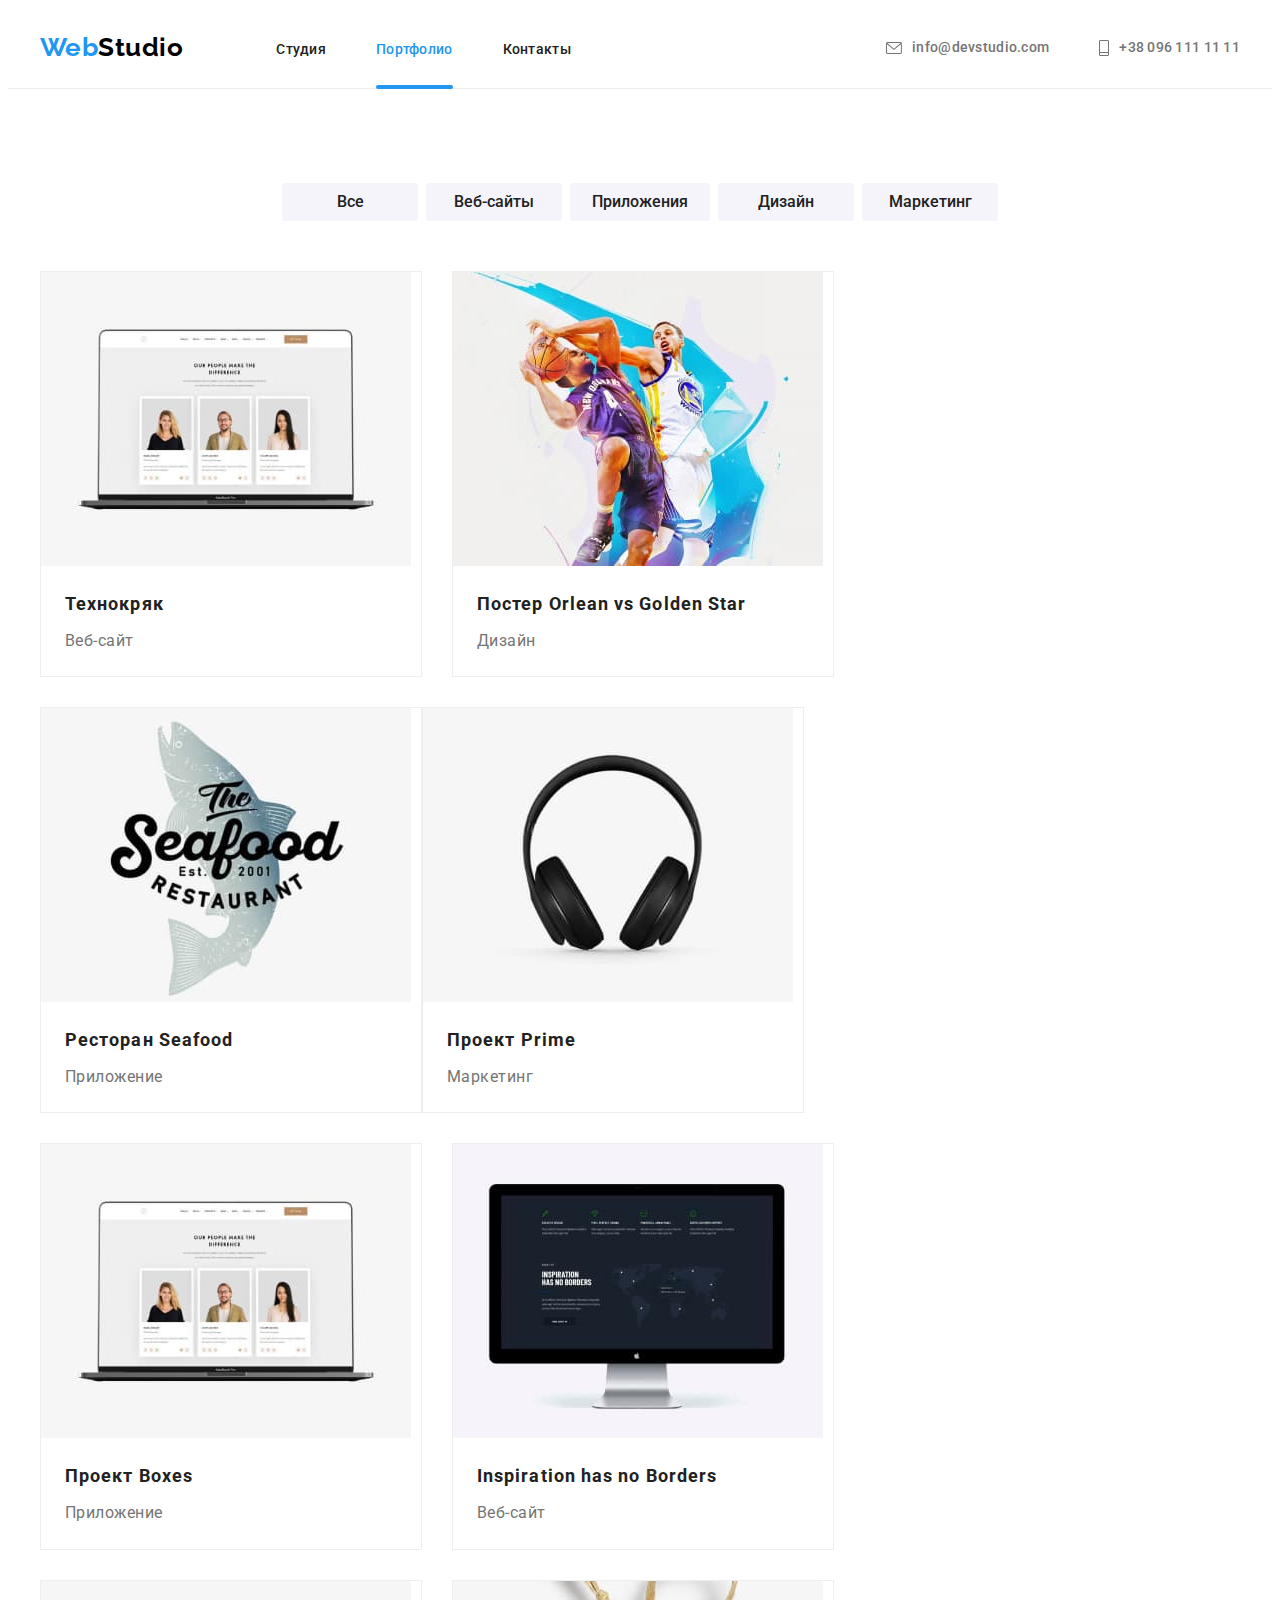
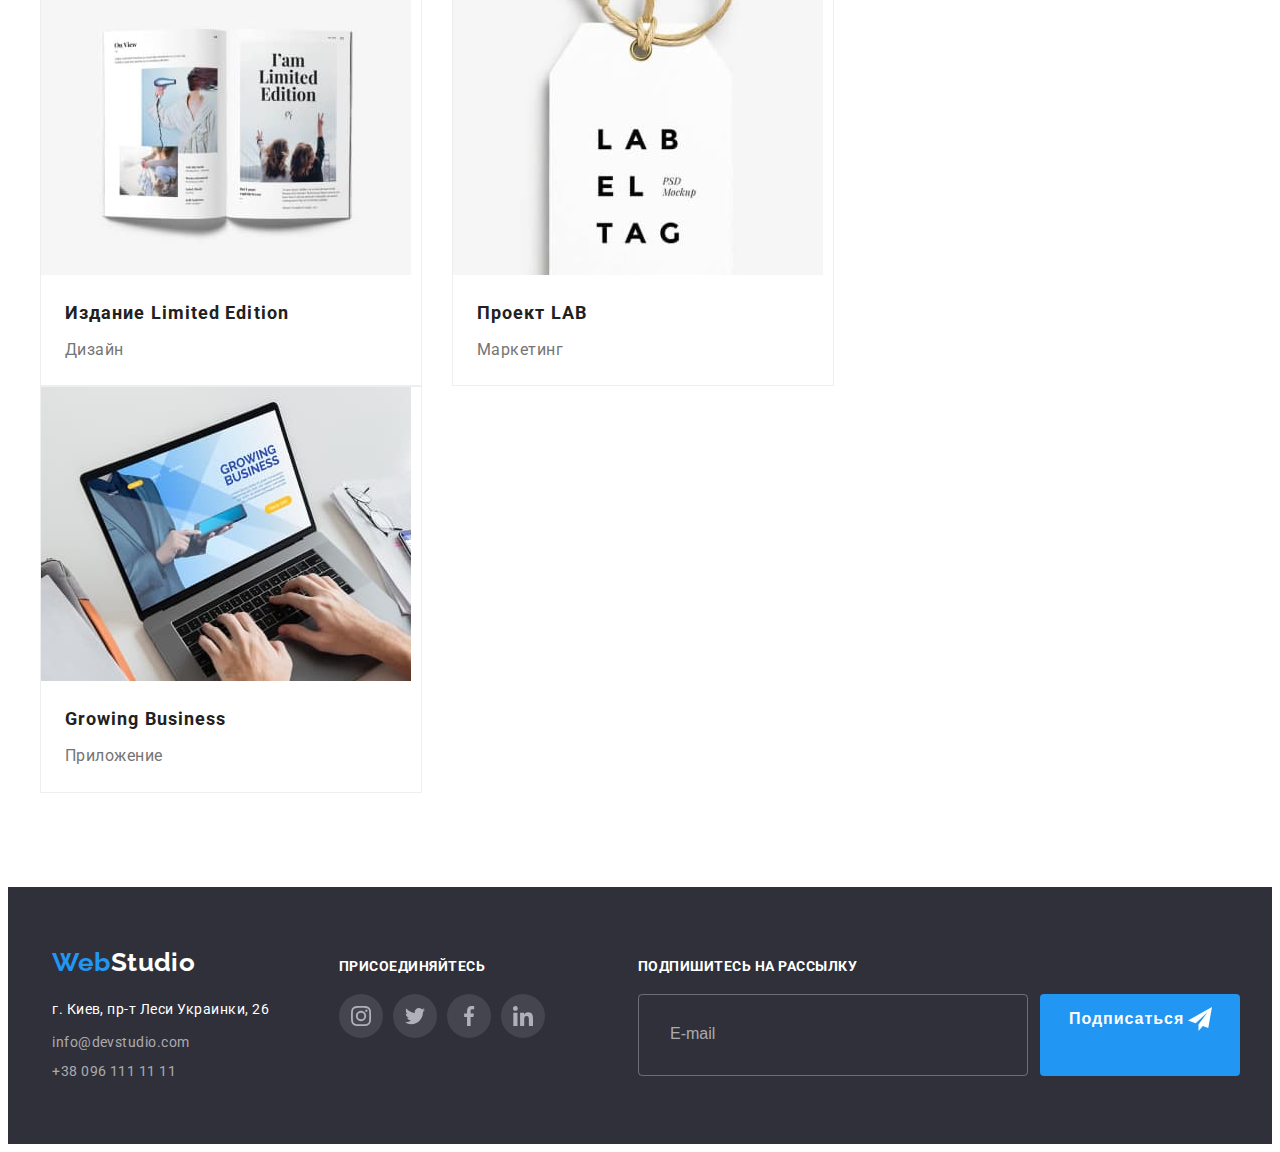
==== portfolio.html @ 9812a990 "hw-07" ====
<!DOCTYPE html>
<html lang="ru">
<head>
    <meta charset="UTF-8">
    <meta http-equiv="X-UA-Compatible" content="IE=edge">
    <meta name="viewport" content="width=device-width, initial-scale=1.0">
    <title>Document</title>
    <link rel="preconnect" href="https://fonts.googleapis.com">
<link rel="preconnect" href="https://fonts.gstatic.com" crossorigin>
<link href="https://fonts.googleapis.com/css2?family=Raleway:wght@700&family=Roboto:wght@400;500;700;900&display=swap" rel="stylesheet">
<link rel="stylesheet" href="https://cdnjs.cloudflare.com/ajax/libs/modern-normalize/1.1.0/modern-normalize.min.css" integrity="sha512-wpPYUAdjBVSE4KJnH1VR1HeZfpl1ub8YT/NKx4PuQ5NmX2tKuGu6U/JRp5y+Y8XG2tV+wKQpNHVUX03MfMFn9Q==" crossorigin="anonymous" referrerpolicy="no-referrer"/>
<link rel="stylesheet" href="./css/main.min.css">
<link rel="stylesheet" href="./css/styles.css"/>
</head>
<body>
    <header class="header">
        <div class="container header-container">
        <nav class="site-nav">
            <a href="" class="logo logo-header"><span class="logo-part logo">Web</span>Studio</a>
            <ul class="header-nav">
                <li class="header-nav-item"><a href="./index.html" class="link-nav">Студия</a></li>
                <li class="header-nav-item"><a href="./portfolio.html" class="link-nav current">Портфолио</a></li>
                <li class="header-nav-item"><a href="" class="link-nav">Контакты</a></li>
            </ul>
        </nav>
        <ul class="header-connection">
            <li class="header-connection-item"><a href="mailto:info@devstudio.com" class="header-contact">
                <svg class="icon-header" width="16" height="12">
                    <use href="./images/sprite.svg#icon-mail"></use>
                </svg>
                info@devstudio.com</a>
            </li>
            <li class="header-connection-item"><a href="tel:+380961111111" class="header-contact">
                <svg class="icon-header" width="10" height="16">
                    <use href="./images/sprite.svg#icon-tel"></use>
                </svg>
                +38 096 111 11 11</a></li>
            </ul>
    </div>
    </header>
 <main>
    <section class="section">
        <div class="container">
        <h1  class="visually-hidden">Примеры работ</h1>
        <ul class="portfolio-list">
            <li class="portfolio-list-item"><button type="button" class="button portfolio-button">Все</button></li>
            <li class="portfolio-list-item"><button type="button" class="button portfolio-button">Веб-сайты</button></li>
            <li class="portfolio-list-item"><button type="button" class="button portfolio-button">Приложения</button></li>
            <li class="portfolio-list-item"><button type="button" class="button portfolio-button">Дизайн</button></li>
            <li class="portfolio-list-item"><button type="button" class="button portfolio-button">Маркетинг</button></li>
        </ul>
            <ul class="project">
                <li class="project-item">
                    <a href="" class="project-link">
                        <div class="project-tumb">
                    <img src="./images/tehnokriak.jpg" alt="фото веб-сайта на ноутбуке" width="370" height="294">
                    <p class="project-text">Технокряк это современная площадка распространения коронавируса. Компании используют эту платформу для цифрового шпионажа и атак на защищённые сервера конкурентов.</p>
                </div>
                    <div class="about-project">
                    <h2 class="name-project">Технокряк</h2>
                    <p class="type-project">Веб-сайт</p>
                </div>
                </a>
                </li>
                <li class="project-item">
                    <a href="" class="project-link">
                        <div class="project-tumb">
                    <img src="./images/new-orlean-vs-golden-star.jpg" alt="постер два спортсмена" width="370" height="294">
                    <p class="project-text">Технокряк это современная площадка распространения коронавируса. Компании используют эту платформу для цифрового шпионажа и атак на защищённые сервера конкурентов.</p>
                </div>
                    <div class="about-project">
                    <h2 class="name-project">Постер <span lang="en">Orlean vs Golden Star</span> </h2>
                    <p class="type-project">Дизайн</p>
                    </div>
                </a>
                </li>                
                <li class="project-item">
                    <a href="" class="project-link">
                        <div class="project-tumb">
                    <img src="./images/seafood.jpg" alt="постер приложения рыба" width="370" height="294">
                    <p class="project-text">Технокряк это современная площадка распространения коронавируса. Компании используют эту платформу для цифрового шпионажа и атак на защищённые сервера конкурентов.</p>
                    </div>                    
                    <div class="about-project">
                    <h2 class="name-project">Ресторан <span lang="en">Seafood</span></h2>
                    <p class="type-project">Приложение</p>
                </div>
                </a>
                </li>                
                <li class="project-item">
                    <a href="" class="project-link">
                        <div class="project-tumb">
                    <img src="./images/prime.jpg" alt="наушники" width="370" height="294">
                    <p class="project-text">Технокряк это современная площадка распространения коронавируса. Компании используют эту платформу для цифрового шпионажа и атак на защищённые сервера конкурентов.</p>
                </div>
                    <div class="about-project">
                    <h2 class="name-project">Проект <span lang="en">Prime</span></h2>
                    <p class="type-project">Маркетинг</p>
                </div>
            </a>
                </li>                               
                <li class="project-item" class="project-link">
                    <a href="" class="project-link">
                        <div class="project-tumb">
                    <img src="./images/tehnokriak.jpg" alt="фото веб-сайта" width="370" height="294">
                    <p class="project-text">Технокряк это современная площадка распространения коронавируса. Компании используют эту платформу для цифрового шпионажа и атак на защищённые сервера конкурентов.</p>
                </div>
                    <div class="about-project">
                    <h2 class="name-project">Проект <span lang="en">Boxes</span></h2>
                    <p class="type-project">Приложение</p>
                </div>
                </a>
                </li>                
                <li class="project-item">
                    <a href="" class="project-link">
                        <div class="project-tumb">
                    <img src="./images/inspiration-has-no-borders.jpg" alt="фото веб-сайта на экране" width="370" height="294">
                    <p class="project-text">Технокряк это современная площадка распространения коронавируса. Компании используют эту платформу для цифрового шпионажа и атак на защищённые сервера конкурентов.</p>
                    </div>
                    <div class="about-project">
                    <h2 lang="en" class="name-project">Inspiration has no Borders</h2>
                    <p class="type-project">Веб-сайт</p>
                </div>
                </a>
                </li>                
                <li class="project-item">
                    <a href="" class="project-link">
                        <div class="project-tumb">
                    <img src="./images/limited-edition.jpg" alt="журнал" width="370" height="294">
                    <p class="project-text">Технокряк это современная площадка распространения коронавируса. Компании используют эту платформу для цифрового шпионажа и атак на защищённые сервера конкурентов.</p>
                    </div>
                    <div class="about-project">
                    <h2 class="name-project">Издание <span lang="en">Limited Edition</span></h2>
                    <p class="type-project">Дизайн</p>
                </div>
                </a>
                </li>                
                <li class="project-item">
                    <a href="" class="project-link">
                        <div class="project-tumb">
                    <img src="./images/lab.jpg" alt="бирка с лого проекта" width="370" height="294">
                    <p class="project-text">Технокряк это современная площадка распространения коронавируса. Компании используют эту платформу для цифрового шпионажа и атак на защищённые сервера конкурентов.</p>
                    </div>
                    <div class="about-project">
                    <h2 class="name-project">Проект <span lang="en">LAB</span></h2>
                    <p class="type-project">Маркетинг</p>
                </div>
                </a>
                </li>
                <li class="project-item">
                    <a href="" class="project-link">
                        <div class="project-tumb">
                    <img src="./images/growing-business.jpg" alt="на экране ноутбука изображен веб-сат" width="370" height="294">
                    <p class="project-text">Технокряк это современная площадка распространения коронавируса. Компании используют эту платформу для цифрового шпионажа и атак на защищённые сервера конкурентов.</p>
                    </div>
                    <div class="about-project">
                    <h2 lang="en" class="name-project">Growing Business</h2>
                    <p class="type-project">Приложение</p>
                </div>
                </a>    
                </li>
                </ul>
            </div>
                </section>
 </main>
 <footer class="footer">
    <div class="container footer-container">
    <div class="addrress">
    <a href="" class="logo logo-footer"><span class="logo-part logo">Web</span>Studio</h3></a>
    <address>
        <ul class="footer-contact">
        <li class="item-contact"><a href="" class="contact">г. Киев, пр-т Леси Украинки, 26</a></li>
        <li class="item-connection"><a href="mailto:info@devstudio.com" class="contact connection">info@devstudio.com</a></li>
        <li class="item-connection"><a href="tel:+380961111111" class="contact connection">+38 096 111 11 11</a></li>
    </ul>
</address>
</div>
<div class="footer-box">
<h3 class="footer-title">Присоединяйтесь</h3>
<ul class="social-list">
    <li class="social-item">
        <a href="" class="social-link link">
            <svg class="social-icon" width="20" height="20">
                <use href="./images/sprite.svg#icon-instagram"></use>
            </svg>
        </a>
    </li>
    <li class="social-item">
        <a href="" class="social-link link">
            <svg class="social-icon" width="20" height="20">
                <use href="./images/sprite.svg#icon-twitter"></use>
            </svg>
        </a>
    </li>
    <li class="social-item">
        <a href="" class="social-link link">
            <svg class="social-icon" width="20" height="20">
                <use href="./images/sprite.svg#icon-facebook"></use>
            </svg>
        </a>
    </li>
    <li class="social-item">
        <a href="" class="social-link link">
            <svg class="social-icon" width="20" height="20">
                <use href="./images/sprite.svg#icon-linkedin"></use>
            </svg>
        </a> 
    </li>
</ul>
</div>
<form>
    <p class="mailing-title">Подпишитесь на рассылку</p>
    <div class="mailing-box">
        <label for="mail"></label>
        <input type="mail" name="mail" id="mail" placeholder="E-mail" class="mailing-input"/>
        <button type="submit" class="button mailing-button">Подписаться
            <a href="" class="mailing-link">
                <svg width="24" height="24">
                    <use href="./images/sprite.svg#icon-icon-send"></use>
                </svg>
            </a> 
        </button>
    </div>
    </form>
</div>
 </footer>   
</body>
</html>
---- css/main.min.css ----
:root{--primary-text-color: #757575;--title-text-color: #212121;--accent-color: #2196F3;--primary-white-color: #FFFFFF}p,h1,h2,h3,h4,h5,h6{margin:0}ul{list-style:none;margin:0;padding-left:0}img{display:block;max-width:100%;height:auto}body{background-color:var(--primary-white-color);color:var(--primary-text-color);font-family:Roboto, sans-serif;letter-spacing:0.03em}a{text-decoration:none}.visually-hidden{position:absolute;width:1px;height:1px;margin:-1px;padding:0;overflow:hidden;border:0;clip:rect(0 0 0 0)}.container{width:1200px;margin:0 auto;padding-left:15px;padding-right:15px}.button{color:var(--primary-white-color);background-color:var(--accent-color);justify-content:center;font-weight:700;cursor:pointer;line-height:1.9;border-radius:4px;border:transparent;font-size:16px;text-align:center;min-width:200px}.section{padding:94px 0px}.logo{font-family:Raleway, sans-serif;font-weight:700;font-size:26px;line-height:1.2}
/*# sourceMappingURL=main.min.css.map */
---- css/styles.css ----
/* Шрифты: Raleway 700, Roboto 500, Roboto 900, Roboto 700, Roboto 400*/
/* Основной цвет фона белый #FFFFFF*/
/* Акцент #2196F3 */
/* Цвет основного текста #757575 */
/* вторичный цвет фона #212121; */
/* Цвет футера и секции герой #2F303A - ? думаю это будет по-другому делаться */
/* Цвет секции наша команда #F5F4FA - ? думаю это будет по-другому делаться */

/* :root {
    --primary-text-color: #757575;
    --title-text-color: #212121; 
    --accent-color: #2196F3;
    --primary-white-color: #FFFFFF;
  } */

/* p,
h1,
h2,
h3,
h4,
h5,
h6 {
    margin: 0;
}

ul {
    list-style: none;
    margin: 0;
    padding-left: 0;
}

img {
  display: block;
  max-width: 100%;
  height: auto;
} */
  
  /* body {
    background-color: var(--primary-white-color);
    color: var(--primary-text-color);

   font-family: Roboto, sans-serif;
   letter-spacing: 0.03em;
  }

  a {
    text-decoration: none;
  } */

  /* .container {
    width: 1200px;
    margin: 0 auto;
    padding-left: 15px;
    padding-right: 15px;
  } */

/* .button {
  color:var(--primary-white-color); 
  background-color:var(--accent-color);
  justify-content: center; 
  font-weight: 700;
  cursor: pointer;
  line-height: 1.9;
  border-radius: 4px;
  border: transparent;
  font-size: 16px;
  text-align: center;
  min-width: 200px;
} */

  /* .section {
    padding: 94px 0px;
  } */

   /* Logo */
/* .logo {
  font-family: Raleway, sans-serif;
  font-weight: 700;  
  font-size: 26px;
  line-height: 1.2;
} */

  .logo-header {
  color: #000000;
  margin-right: 93px;
  padding-top: 24px;
  padding-bottom: 24px;
}

/* Site nav */
.site-nav {
  display: flex;
}

.header {
  border-bottom: 1px solid #ECECEC;
}

.header-container {
  display: flex;
  align-items: center;
}

.header-nav {
  display:flex;
  align-items: center;
}

.header-nav-item {
  margin-right: 50px;
}

.header-nav-item:last-child {
  margin-right: 0px; 
} 

.link-nav {
  position: relative;
  color: var(--title-text-color);
  font-weight: 500;
  font-size: 14px;
  line-height: 1.1;
  letter-spacing: 0.02em;
  padding-top: 32px;
  padding-bottom: 32px;
  transition: color 250ms cubic-bezier(0.4, 0, 0.2, 1);
}

.link-nav:hover, 
.link-nav:focus {
  color:var(--accent-color);
}

.current {
color: var(--accent-color);
}

.current::after {
  content: "";
  position: absolute;
  width: 100%;
  height: 4px;
  border-radius: 2px;
  background-color: var(--accent-color);
  display: block;
  bottom: 0px;
}

.logo-part {
  color: var(--accent-color);
}

.header-connection {
  display: flex;
  margin-left: auto;
}

.header-connection-item {
  margin-right: 50px;
}

.header-connection-item:last-child {
  margin-right: 0px;
}

.header-contact {
 color: var(--primary-text-color);
 font-weight: 500;
 font-size: 14px;
 line-height: 1.1;
 letter-spacing: 0.02em;
 padding-top: 32px;
 padding-bottom: 32px;
 display: flex;
 justify-content: center;
 align-items: center;
 transition: color 250ms cubic-bezier(0.4, 0, 0.2, 1);
}

.header-contact:hover,
.header-contact:focus {
  color: var(--accent-color);
}

.header-contact:hover .icon-header,
.header-contact:focus .icon-header {
  fill: var(--accent-color);
} 

.icon-header {
  fill: currentColor;
  margin-right: 10px;
  transition: fill 250ms cubic-bezier(0.4, 0, 0.2, 1);
}
/* Hero */

.hero{
text-align: center;
padding-top: 200px;
padding-bottom: 200px;
background-image:linear-gradient(rgba(47, 48, 58, 0.4),rgba(47, 48, 58, 0.4)), 
url(../images/background-img.jpg);
background-repeat: no-repeat;
background-position: center;
background-size: cover;
max-width: 1600px;
height: 600px;
margin-left: auto;
margin-right: auto;
}

.hero,
.footer {
  background-color: #2F303A;
}

.hero-title {
 color: var(--primary-white-color);
 font-weight: 900;
 font-size: 44px;
 line-height: 1.36;
 letter-spacing: 0.06em;
 text-transform: uppercase;
 margin-bottom: 30px;
 text-align: center;
 width: 696px;
 margin-left: auto;
 margin-right: auto;
}

/* Button */
.hero-button {
  font-family:inherit;
  display:inline-block;
  
  padding-top: 10px;
  padding-bottom: 10px;
  padding-right: 32px;
  padding-left: 32px;
  box-shadow: 0px 4px 4px rgba(0, 0, 0, 0.25);
  }


.portfolio-button {
color: var(--title-text-color);
background-color: #F5F4FA;
font-family:inherit; 
font-weight: 500;
min-width: 136px;
line-height: 1.6;
padding-top: 6px;
padding-bottom: 6px;
padding-right: 22px;
padding-left: 22px;
transition: color 250ms cubic-bezier(0.4, 0, 0.2, 1), background-color 250ms cubic-bezier(0.4, 0, 0.2, 1), box-shadow 250ms cubic-bezier(0.4, 0, 0.2, 1);
}

.portfolio-button:hover,
.portfolio-button:focus {
  color: var(--primary-white-color);
  background-color: var(--accent-color);
  box-shadow: 0px 4px 4px rgba(0, 0, 0, 0.25);
} 

.benefits {
  display: flex;
}

.benefits-item {
  width: 270px;
  margin-right: 30px;
}

.benefits-item:last-child {
  margin-right: 0px;
}

.benefits-title {
 color: var(--title-text-color); 
 font-weight: 700;
 font-size: 14px;
 line-height: 1.1;
 text-transform: uppercase;
 margin-bottom: 10px;
}

.benefits-text {
font-weight: 400;
font-size: 14px;
line-height: 1.7;
}

.icon-box {
  background-color:#F5F4FA;
  border-radius: 4px;
  margin-bottom: 30px;
  display: flex;
  justify-content: center;
  align-items: center;
  height: 120px;
  width: 270px;
}

.icon-benefits {
box-shadow: 0px 4px 4px rgba(0, 0, 0, 0.25);
}

.about-us-section {
  padding-top: 0px;
}

.about-us-list {
  display: flex;
}

.about-us-list-item {
  margin-right: 30px;
  position: relative;
}

.about-us-list-item:last-child {
  margin-right: 0px;
}

.about-us {
color: var(--title-text-color);
font-weight: 700;
font-size: 36px;
line-height: 1.7;
text-align: center;
margin-bottom: 50px;
}

.about-us-text {
  position: absolute;
  left: 0%;
  bottom: 0%;
  color: var(--primary-white-color); 
  width: 100%;
  height: 70px;
  font-weight: 700;
  font-size: 14px;
  line-height: 1.1;
  text-transform: uppercase;
  background-color: rgba(47, 48, 58, 0.8);
  box-shadow: 0px 4px 4px rgba(0, 0, 0, 0.25);
  width: 100%;
  display: flex;
  align-items: center;
  justify-content: center;
}

.command {
  background-color: #F5F4FA;
}

.command-list {
  display: flex;
}

.command-list-item {
  box-shadow: 0px 1px 3px rgba(0, 0, 0, 0.12), 0px 1px 1px rgba(0, 0, 0, 0.14), 0px 2px 1px rgba(0, 0, 0, 0.2);
  border-radius: 0px 0px 4px 4px;
  margin-right: 30px;
}

.command-list-item:last-child {
  margin-right: 0px;
}

.name-employee {
color: var(--title-text-color);
font-weight: 500;
font-size: 16px;
line-height: 1.2;
text-align: center;
margin-bottom: 10px;
}

.team {
  padding-top: 30px;
  padding-bottom: 30px;
  background-color: var(--primary-white-color);
}

.position {
font-size: 16px;
line-height: 1.2;
text-align: center;
margin-bottom: 16px;
}

.social-list {
  display: flex;
  justify-content: center;
}

.social-item {
  width: 44px;
  height: 44px;
  margin-right: 10px;
}

.social-item:last-child {
  margin-right: 0px;
}
.social-link {
  width: 100%;
  height: 100%;
  border-radius: 50%;
  background-color: var(--primary-white-color);
  display: flex;
  align-items: center;
  justify-content: center;
  transition: background-color 250ms cubic-bezier(0.4, 0, 0.2, 1);
}

.social-link:hover,
.social-link:focus {
    background-color:var(--accent-color);
}

.social-icon {
  fill:#AFB1B8;
  transition: fill 250ms cubic-bezier(0.4, 0, 0.2, 1);
}

.social-link:hover .social-icon,
.social-link:focus .social-icon {
    fill: var(--primary-white-color);
}

.clients-list {
  display: flex;
}

.clients-item {
  width: 170px;
  height: 92px;
  margin-right: 30px;
}

.clients-item:last-child {
  margin-right: 0px;
}

.clients-link {
  width: 100%;
  height: 100%;
  border-radius: 4px;
  border: 1px solid #AFB1B8;
  display: flex;
  align-items: center;
  justify-content: center;
  transition: border-color 250ms cubic-bezier(0.4, 0, 0.2, 1);
}

.clients-link:focus,
.clients-link:hover {
  border-color:var(--accent-color)
}

.clients-icon {
  fill:#AFB1B8 ;
  transition: fill 250ms cubic-bezier(0.4, 0, 0.2, 1);
}

.clients-link:focus .clients-icon,
.clients-link:hover .clients-icon {
  fill: var(--accent-color);
}

/* .visually-hidden {
  position: absolute;
  width: 1px;
  height: 1px;
  margin: -1px;
  padding: 0;
  overflow: hidden;
  border: 0;
  clip: rect(0 0 0 0);
} */

.portfolio-list {
  display: flex;
  justify-content: center;
  margin-bottom: 50px;
}

.portfolio-list-item {
  margin-right: 8px;
}

.portfolio-list-item:last-child {
  margin-right: 0px;
}

.project {
  display: flex;
  flex-wrap: wrap;
}

.project-item {
  width: calc((100% - 60px) / 3);
  margin-right: 30px;
  margin-bottom: 30px;
  border: 1px solid #EEEEEE;
}

.project-link:hover,
.project-link:focus {
  box-shadow: 0px 1px 1px rgba(0, 0, 0, 0.12), 0px 4px 4px rgba(0, 0, 0, 0.06), 1px 4px 6px rgba(0, 0, 0, 0.16);
}

.project-link {
  display: block;
  transition: box-shadow 250ms cubic-bezier(0.4, 0, 0.2, 1); 
}

.project-link:hover .project-text,
.project-link:focus .project-text {
  transform: translate(0);
}

.project-tumb {
  position: relative;
  overflow: hidden;
}

.project-text {
  color: var(--primary-white-color); 
  background-color: rgba(33, 150, 243, 0.9);
  font-weight: 400;
  font-size: 18px;
  line-height: 1.6;
  padding-top: 63px;
  padding-bottom: 63px;
  padding-left: 24px;
  padding-right: 24px;
  position: absolute;
  top: 0;
  left: 0;
  height: 100%;
  transform: translateY(100%);
  transition: transform 250ms cubic-bezier(0.4, 0, 0.2, 1);
}

.project-item:nth-child(3n) {
  margin-right: 0;
}

.project-item:nth-child(n + 7) {
  margin-bottom: 0px;
}

.about-project {
  padding-top: 20px;
  padding-bottom: 20px;
  padding-left: 24px;
  padding-right: 24px;
}

.name-project {
color: var(--title-text-color);
font-weight: 700;
font-size: 18px;
line-height: 2;
letter-spacing: 0.06em;
margin-bottom: 4px;
}

.type-project {
  color: var(--primary-text-color);
  font-size: 16px;
  line-height: 1.9;
}

/* Footer */
.footer {
  padding-top: 60px;
  padding-bottom: 60px;
}

.logo-footer {
  color:var(--primary-white-color);
  margin-bottom: 20px;
  display: block;
}

.link {
  background: rgba(255, 255, 255, 0.1);
}

.contact {
color: var(--primary-white-color);
font-size: 14px;
line-height: 1.7;
font-style: normal;
}

.connection {
color: rgba(255, 255, 255, 0.6);
transition: color 250ms cubic-bezier(0.4, 0, 0.2, 1); 
}

.footer-title {
  color: var(--primary-white-color); 
  font-weight: 700;
  font-size: 14px;
  line-height: 1.1;
  text-transform: uppercase;
  margin-bottom: 20px;
}

.footer-contact .item-contact {
  margin-bottom: 9px;
}

.addrress {
  margin-right: 70px;
}

.footer-container {
  align-items: baseline;
  display: flex;
  justify-content: flex-end;
}

.footer-contact .item-connection{
  margin-bottom: 6px;
}

.footer-contact .item-connection:last-child {
  margin-bottom: 0px;
}

.footer-box {
  margin-right: 93px;
}

.connection:hover,
.connection:focus {
  color: var(--accent-color);
}

.mailing-box {
  display: flex;
}

.mailing-title {
  color: var(--primary-white-color); 
  font-weight: 700;
  font-size: 14px;
  line-height: 1.1;
  text-transform: uppercase;
  margin-bottom: 20px;
}

.mailing-input {
  min-width: 358px;
  height: 50px;
  border: 1px solid rgba(255, 255, 255, 0.3);
  background-color: transparent;
  outline: none;
  border-radius: 4px;
  box-shadow: (0px 4px 4px rgba(0, 0, 0, 0.15));
  margin-right: 12px;
  padding: 15px;
}

.mailing-input::placeholder {
  font-weight: 400;
  font-size: 16px;
  line-height: 1.25;
  color: rgba(255, 255, 255, 0.6);
  padding-top: 15px;
  padding-bottom: 15px;
  padding-left: 16px;
  }

  .mailing-button {
      letter-spacing: 0.06em; 
      padding-top: 10px;
      padding-bottom: 10px;
      padding-left: 29px;
      padding-right: 28px; 
      position: relative;
      display: flex;
      justify-content: space-between;
      text-align: center;
    }

  .mailing-link {
    position: absolute;
    top: 13px;
    right: 28px;
    left: 148px;
  }

.backdrop {
  position: fixed;
  width: 100vw;
  height: 100vh;
  background-color: rgba(0, 0, 0, 0.2);
  top: 0;
  display: flex;
  align-items: center;
  justify-content: center;
  transition: opacity 250ms cubic-bezier(0.4, 0, 0.2, 1), visibility 250ms cubic-bezier(0.4, 0, 0.2, 1);
}

.backdrop.is-hidden {
  opacity: 0;
  visibility: hidden;
  pointer-events: none;
}

.backdrop.is-hidden .modal {
  transform: scale(2);
}

.modal {
  width: 528px;
  min-height: 581px;
  background-color: var(--primary-white-color);
  border-radius: 4px;
  position: relative;
  box-shadow: 0px 1px 3px rgba(0, 0, 0, 0.12), 0px 1px 1px rgba(0, 0, 0, 0.14), 0px 2px 1px rgba(0, 0, 0, 0.2);
  transform: scale(1) rotate(0);
  transition: transform 250ms cubic-bezier(0.4, 0, 0.2, 1);
  padding: 40px;
}

.close-btn {
    position: absolute;
    right: 8px;
    top: 8px;
    padding: 6px;
    background-color: var(--primary-white-color);
    border-radius: 50px;
    width:30px;
    height: 30px;
    border: 1px solid rgba(0, 0, 0, 0.1);
    box-shadow: 0px 4px 4px rgba(0, 0, 0, 0.25);
    cursor: pointer;
}

.icon-close {
  fill: #000000;
  position: absolute;
  top: 50%;
  left: 50%;
  transform: translate(-50%, -50%);
  transition: fill 250ms cubic-bezier(0.4, 0, 0.2, 1);
}

.icon-close:focus,
.icon-close:hover {
  fill: var(--accent-color);
}

.form-title {
  color: var(--title-text-color);
  font-weight: 700;
  font-size: 20px;
  line-height: 1.15;
  text-align: center;
  margin-bottom: 10px;
  text-align: center;
  width: 448px;
}

.form-label {
  display: block;
  margin-bottom: 4px;
  color: var(--primary-text-color);
  font-weight: 400;
  font-size: 12px;
  line-height: 1.17;
  letter-spacing: 0.01em;
}

.form-field {
  margin-bottom: 10px;
}

.form-box {
  display: block;
  position: relative;
}

.form-comment {
  margin-bottom: 20px;
}

.form-consent {
  color: var(--primary-text-color);
  font-size: 14px;
  line-height: 1.7;
  display: flex;
  margin-bottom: 30px;
  justify-content: center;
  align-items: center; 
}

.form-consent span {
  width: 16px;
  height: 15px;
  border: 2px solid var(--title-text-color);
  box-shadow: 0px 4px 4px rgba(0, 0, 0, 0.25);
  border-radius: 3px;
  margin-right: 8.38px;
  display: flex;
  align-items: center;
  justify-content: center;
  transition: border 250ms cubic-bezier(0.4, 0, 0.2, 1);
}

.form-link {
  color: var(--accent-color);
  text-decoration: underline;
}

.form-button {
letter-spacing: 0.06em;
font-weight: 400;
min-width: 89px;
padding-top: 10px;
padding-bottom:10px;
padding-right: 56px;
padding-left: 55px;
display: block;
margin: 0 auto;
}

.form-input {
  width: 100%;
  height: 40px;
  border: 1px solid rgba(33, 33, 33, 0.2);
  outline: none;
  border-radius: 4px;
  padding-left: 42px;
  padding-right: 15px;
  transition: border-color 250ms cubic-bezier(0.4, 0, 0.2, 1);
}

.form-input:focus {
  border-color: var(--accent-color);
}

.form-input:focus + .form-icon {
  fill: var(--accent-color);
}

.form-icon {
  position: absolute;
  left: 11px;
  top: 50%;
  transform: translateY(-50%);
  fill: var(--title-text-color);
  transition: fill 250ms cubic-bezier(0.4, 0, 0.2, 1);
}

.comment {
  resize: none;
  width: 100%;
  height: 119px;
  padding-top: 12px;
  padding-left: 16px;
  color: #000000;
}

.comment::placeholder {
font-weight: 400;
font-size: 12px;
line-height: 1.7;
letter-spacing: 0.01em;
}

.imput-checkbox:checked + .form-consent span {
  background-color: var(--accent-color);
  border: var(--accent-color);
}
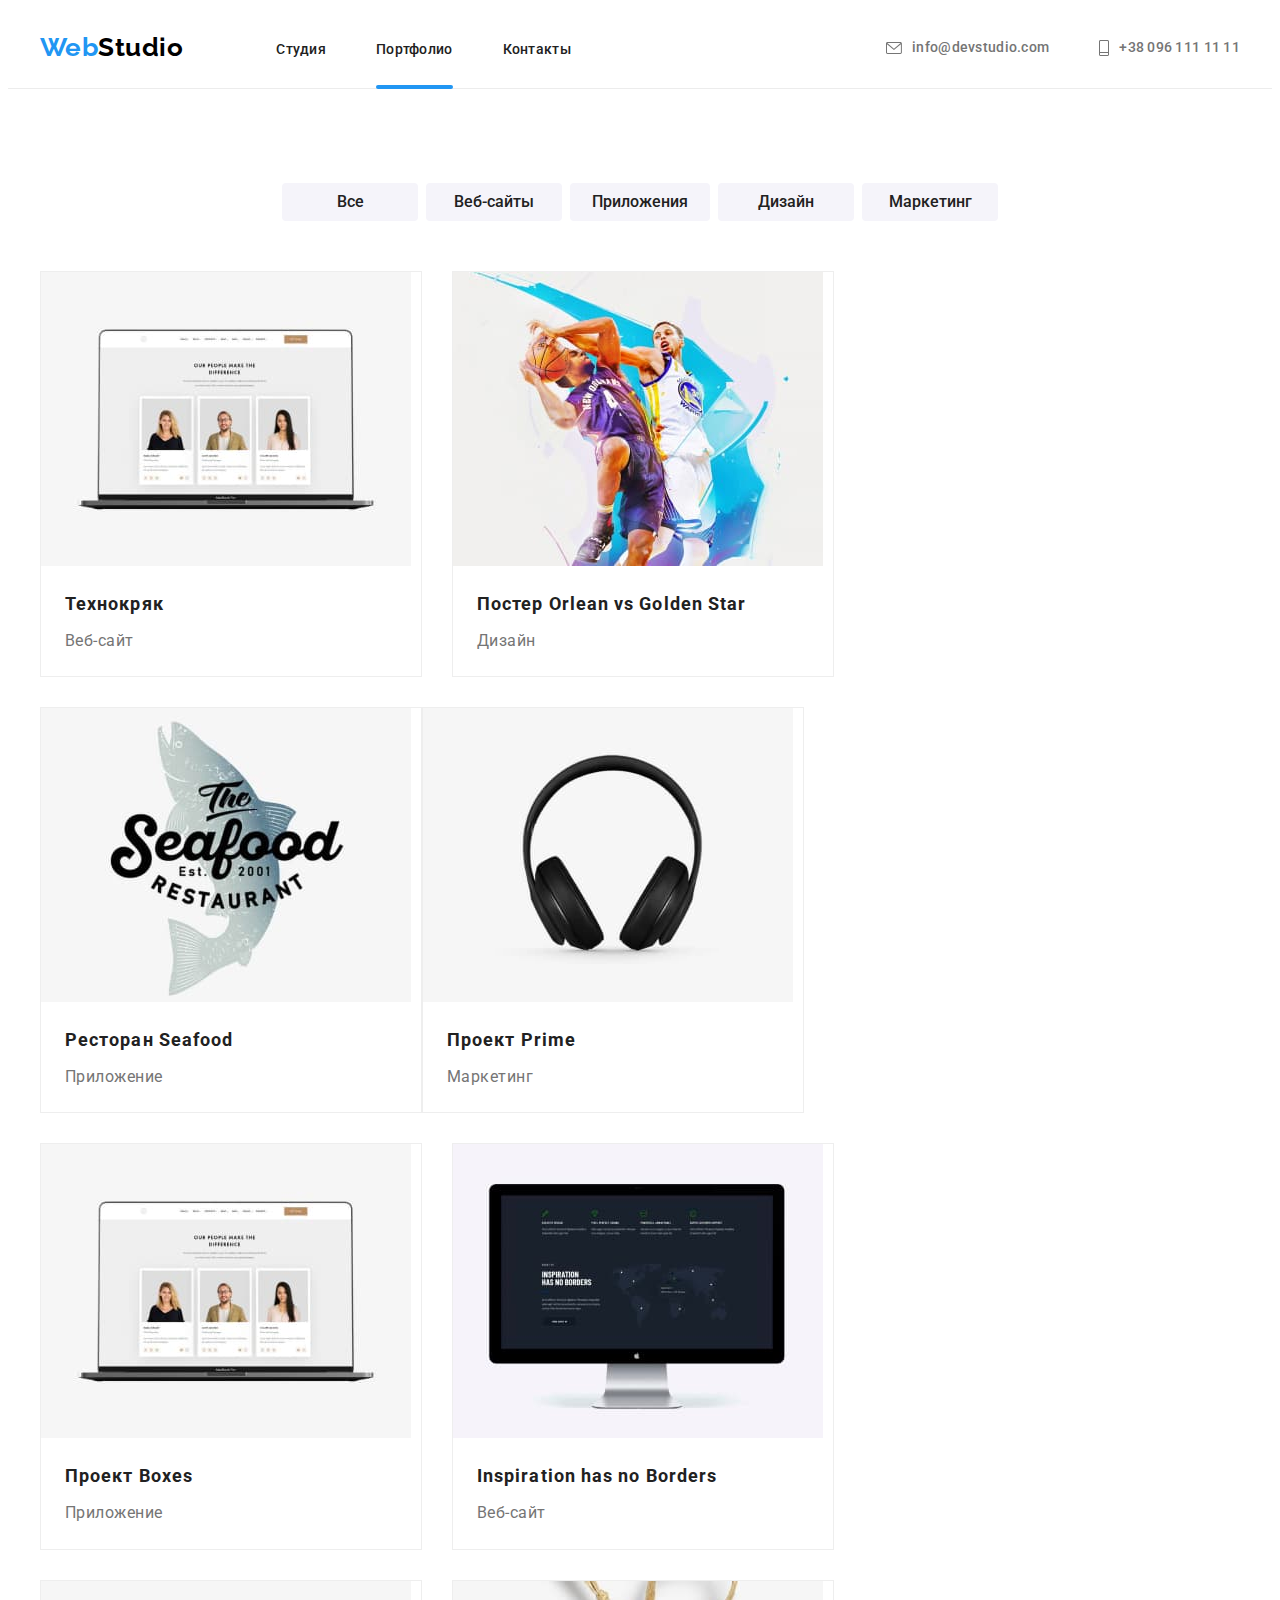
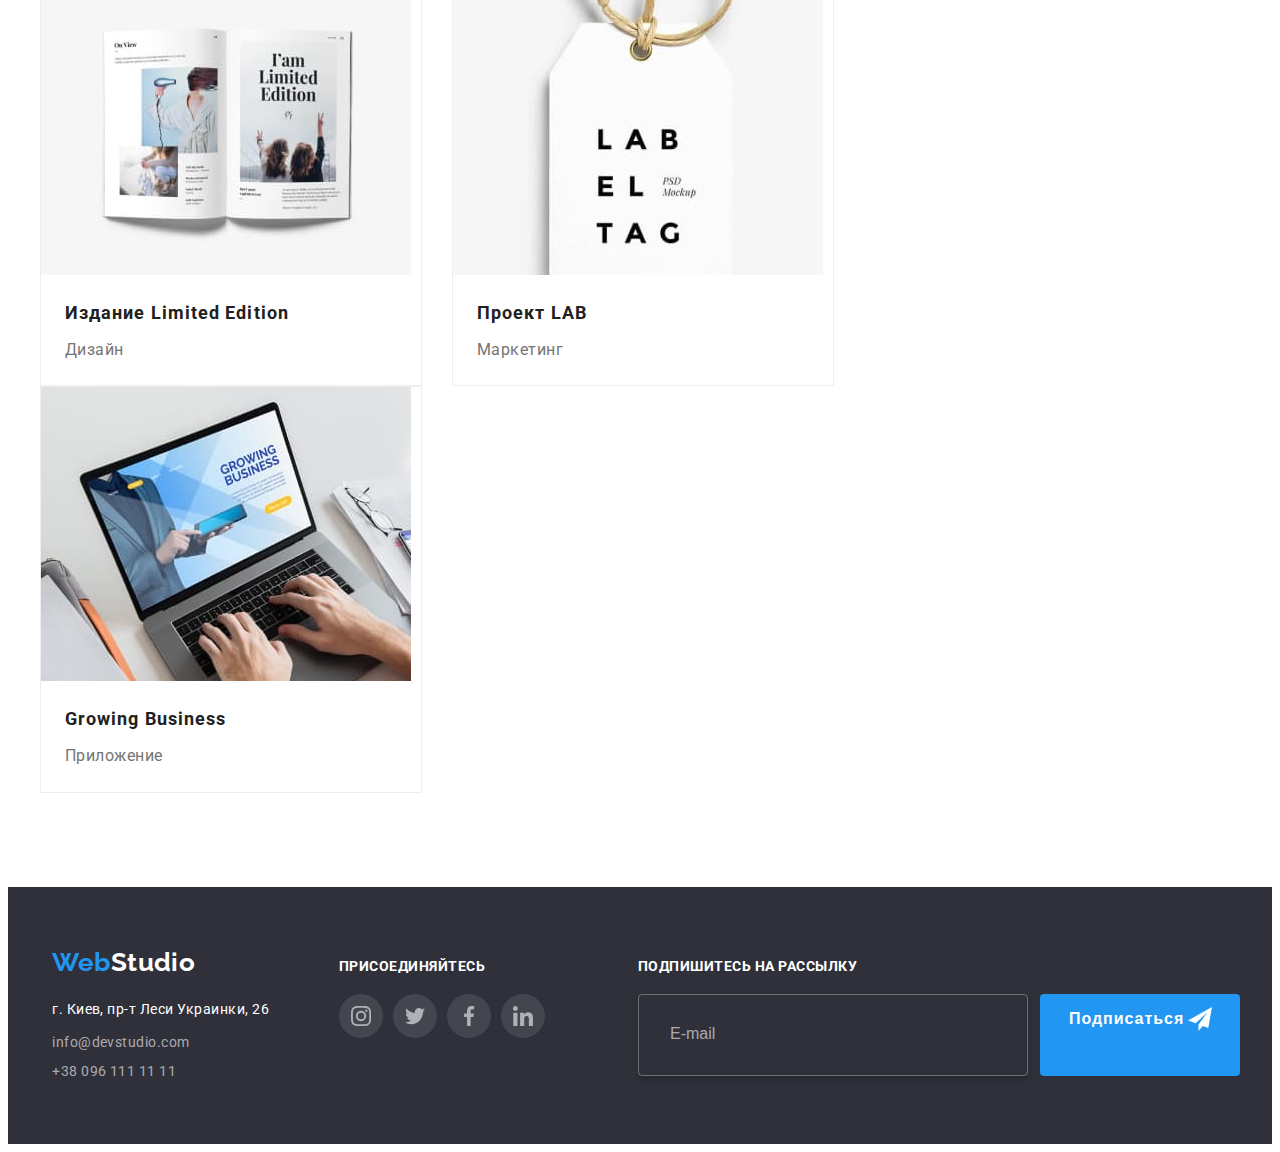
==== commit 2076a85f: "hw-07 rasbita" ====
--- a/portfolio.html
+++ b/portfolio.html
@@ -10,7 +10,7 @@
 <link href="https://fonts.googleapis.com/css2?family=Raleway:wght@700&family=Roboto:wght@400;500;700;900&display=swap" rel="stylesheet">
 <link rel="stylesheet" href="https://cdnjs.cloudflare.com/ajax/libs/modern-normalize/1.1.0/modern-normalize.min.css" integrity="sha512-wpPYUAdjBVSE4KJnH1VR1HeZfpl1ub8YT/NKx4PuQ5NmX2tKuGu6U/JRp5y+Y8XG2tV+wKQpNHVUX03MfMFn9Q==" crossorigin="anonymous" referrerpolicy="no-referrer"/>
 <link rel="stylesheet" href="./css/main.min.css">
-<link rel="stylesheet" href="./css/styles.css"/>
+<!-- <link rel="stylesheet" href="./css/styles.css"/> -->
 </head>
 <body>
     <header class="header">
--- a/css/main.min.css
+++ b/css/main.min.css
@@ -1,2 +1,2 @@
-:root{--primary-text-color: #757575;--title-text-color: #212121;--accent-color: #2196F3;--primary-white-color: #FFFFFF}p,h1,h2,h3,h4,h5,h6{margin:0}ul{list-style:none;margin:0;padding-left:0}img{display:block;max-width:100%;height:auto}body{background-color:var(--primary-white-color);color:var(--primary-text-color);font-family:Roboto, sans-serif;letter-spacing:0.03em}a{text-decoration:none}.visually-hidden{position:absolute;width:1px;height:1px;margin:-1px;padding:0;overflow:hidden;border:0;clip:rect(0 0 0 0)}.container{width:1200px;margin:0 auto;padding-left:15px;padding-right:15px}.button{color:var(--primary-white-color);background-color:var(--accent-color);justify-content:center;font-weight:700;cursor:pointer;line-height:1.9;border-radius:4px;border:transparent;font-size:16px;text-align:center;min-width:200px}.section{padding:94px 0px}.logo{font-family:Raleway, sans-serif;font-weight:700;font-size:26px;line-height:1.2}
+:root{--primary-text-color: #757575;--title-text-color: #212121;--accent-color: #2196F3;--primary-white-color: #FFFFFF}p,h1,h2,h3,h4,h5,h6{margin:0}ul{list-style:none;margin:0;padding-left:0}img{display:block;max-width:100%;height:auto}body{background-color:var(--primary-white-color);color:var(--primary-text-color);font-family:Roboto, sans-serif;letter-spacing:0.03em}a{text-decoration:none}.visually-hidden{position:absolute;width:1px;height:1px;margin:-1px;padding:0;overflow:hidden;border:0;clip:rect(0 0 0 0)}.container{width:1200px;margin:0 auto;padding-left:15px;padding-right:15px}.button{color:var(--primary-white-color);background-color:var(--accent-color);justify-content:center;font-weight:700;cursor:pointer;line-height:1.9;border-radius:4px;border:transparent;font-size:16px;text-align:center;min-width:200px}.section{padding:94px 0px}.logo{font-family:Raleway, sans-serif;font-weight:700;font-size:26px;line-height:1.2}.logo-part{color:var(--accent-color)}.current{color:var(--accent-color)}.current::after{content:"";position:absolute;width:100%;height:4px;border-radius:2px;background-color:var(--accent-color);display:block;bottom:0px}.logo-header{color:#000000;margin-right:93px;padding-top:24px;padding-bottom:24px}.site-nav{display:flex}.header{border-bottom:1px solid #ECECEC}.header-container{display:flex;align-items:center}.header-nav{display:flex;align-items:center}.header-nav-item{margin-right:50px}.header-nav-item:last-child{margin-right:0px}.link-nav{position:relative;color:var(--title-text-color);font-weight:500;font-size:14px;line-height:1.1;letter-spacing:0.02em;padding-top:32px;padding-bottom:32px;transition:color 250ms cubic-bezier(0.4, 0, 0.2, 1)}.link-nav:hover,.link-nav:focus{color:var(--accent-color)}.header-connection{display:flex;margin-left:auto}.header-connection-item{margin-right:50px}.header-connection-item:last-child{margin-right:0px}.header-contact{color:var(--primary-text-color);font-weight:500;font-size:14px;line-height:1.1;letter-spacing:0.02em;padding-top:32px;padding-bottom:32px;display:flex;justify-content:center;align-items:center;transition:color 250ms cubic-bezier(0.4, 0, 0.2, 1)}.header-contact:hover,.header-contact:focus{color:var(--accent-color)}.header-contact:hover .icon-header,.header-contact:focus .icon-header{fill:var(--accent-color)}.icon-header{fill:currentColor;margin-right:10px;transition:fill 250ms cubic-bezier(0.4, 0, 0.2, 1)}.hero{text-align:center;padding-top:200px;padding-bottom:200px;background-image:linear-gradient(rgba(47,48,58,0.4), rgba(47,48,58,0.4)),url(../images/background-img.jpg);background-repeat:no-repeat;background-position:center;background-size:cover;max-width:1600px;height:600px;margin-left:auto;margin-right:auto}.hero,.footer{background-color:#2F303A}.hero-title{color:var(--primary-white-color);font-weight:900;font-size:44px;line-height:1.36;letter-spacing:0.06em;text-transform:uppercase;margin-bottom:30px;text-align:center;width:696px;margin-left:auto;margin-right:auto}.hero-button{font-family:inherit;display:inline-block;padding-top:10px;padding-bottom:10px;padding-right:32px;padding-left:32px;box-shadow:0px 4px 4px rgba(0,0,0,0.25)}.portfolio-button{color:var(--title-text-color);background-color:#F5F4FA;font-family:inherit;font-weight:500;min-width:136px;line-height:1.6;padding-top:6px;padding-bottom:6px;padding-right:22px;padding-left:22px;transition:color 250ms cubic-bezier(0.4, 0, 0.2, 1),background-color 250ms cubic-bezier(0.4, 0, 0.2, 1),box-shadow 250ms cubic-bezier(0.4, 0, 0.2, 1)}.portfolio-button:hover,.portfolio-button:focus{color:var(--primary-white-color);background-color:var(--accent-color);box-shadow:0px 4px 4px rgba(0,0,0,0.25)}.portfolio-list{display:flex;justify-content:center;margin-bottom:50px}.portfolio-list-item{margin-right:8px}.portfolio-list-item:last-child{margin-right:0px}.benefits{display:flex}.benefits-item{width:270px;margin-right:30px}.benefits-item:last-child{margin-right:0px}.benefits-title{color:var(--title-text-color);font-weight:700;font-size:14px;line-height:1.1;text-transform:uppercase;margin-bottom:10px}.benefits-text{font-weight:400;font-size:14px;line-height:1.7}.icon-box{background-color:#F5F4FA;border-radius:4px;margin-bottom:30px;display:flex;justify-content:center;align-items:center;height:120px;width:270px}.icon-benefits{box-shadow:0px 4px 4px rgba(0,0,0,0.25)}.about-us-section{padding-top:0px}.about-us-list{display:flex}.about-us-list-item{margin-right:30px;position:relative}.about-us-list-item:last-child{margin-right:0px}.about-us{color:var(--title-text-color);font-weight:700;font-size:36px;line-height:1.7;text-align:center;margin-bottom:50px}.about-us-text{position:absolute;left:0%;bottom:0%;color:var(--primary-white-color);width:100%;height:70px;font-weight:700;font-size:14px;line-height:1.1;text-transform:uppercase;background-color:rgba(47,48,58,0.8);box-shadow:0px 4px 4px rgba(0,0,0,0.25);width:100%;display:flex;align-items:center;justify-content:center}.command{background-color:#F5F4FA}.command-list{display:flex}.command-list-item{box-shadow:0px 1px 3px rgba(0,0,0,0.12),0px 1px 1px rgba(0,0,0,0.14),0px 2px 1px rgba(0,0,0,0.2);border-radius:0px 0px 4px 4px;margin-right:30px}.command-list-item:last-child{margin-right:0px}.name-employee{color:var(--title-text-color);font-weight:500;font-size:16px;line-height:1.2;text-align:center;margin-bottom:10px}.team{padding-top:30px;padding-bottom:30px;background-color:var(--primary-white-color)}.position{font-size:16px;line-height:1.2;text-align:center;margin-bottom:16px}.social-list{display:flex;justify-content:center}.social-item{width:44px;height:44px;margin-right:10px}.social-item:last-child{margin-right:0px}.social-link{width:100%;height:100%;border-radius:50%;background-color:var(--primary-white-color);display:flex;align-items:center;justify-content:center;transition:background-color 250ms cubic-bezier(0.4, 0, 0.2, 1)}.social-link:hover,.social-link:focus{background-color:var(--accent-color)}.social-icon{fill:#AFB1B8;transition:fill 250ms cubic-bezier(0.4, 0, 0.2, 1)}.social-link:hover .social-icon,.social-link:focus .social-icon{fill:var(--primary-white-color)}.clients-list{display:flex}.clients-item{width:170px;height:92px;margin-right:30px}.clients-item:last-child{margin-right:0px}.clients-link{width:100%;height:100%;border-radius:4px;border:1px solid #AFB1B8;display:flex;align-items:center;justify-content:center;transition:border-color 250ms cubic-bezier(0.4, 0, 0.2, 1)}.clients-link:focus,.clients-link:hover{border-color:var(--accent-color)}.clients-icon{fill:#AFB1B8;transition:fill 250ms cubic-bezier(0.4, 0, 0.2, 1)}.clients-link:focus .clients-icon,.clients-link:hover .clients-icon{fill:var(--accent-color)}.project{display:flex;flex-wrap:wrap}.project-item{width:calc((100% - 60px) / 3);margin-right:30px;margin-bottom:30px;border:1px solid #EEEEEE}.project-link:hover,.project-link:focus{box-shadow:0px 1px 1px rgba(0,0,0,0.12),0px 4px 4px rgba(0,0,0,0.06),1px 4px 6px rgba(0,0,0,0.16)}.project-link{display:block;transition:box-shadow 250ms cubic-bezier(0.4, 0, 0.2, 1)}.project-link:hover .project-text,.project-link:focus .project-text{transform:translate(0)}.project-tumb{position:relative;overflow:hidden}.project-text{color:var(--primary-white-color);background-color:rgba(33,150,243,0.9);font-weight:400;font-size:18px;line-height:1.6;padding-top:63px;padding-bottom:63px;padding-left:24px;padding-right:24px;position:absolute;top:0;left:0;height:100%;transform:translateY(100%);transition:transform 250ms cubic-bezier(0.4, 0, 0.2, 1)}.project-item:nth-child(3n){margin-right:0}.project-item:nth-child(n+7){margin-bottom:0px}.about-project{padding-top:20px;padding-bottom:20px;padding-left:24px;padding-right:24px}.name-project{color:var(--title-text-color);font-weight:700;font-size:18px;line-height:2;letter-spacing:0.06em;margin-bottom:4px}.type-project{color:var(--primary-text-color);font-size:16px;line-height:1.9}.footer{padding-top:60px;padding-bottom:60px}.logo-footer{color:var(--primary-white-color);margin-bottom:20px;display:block}.link{background:rgba(255,255,255,0.1)}.contact{color:var(--primary-white-color);font-size:14px;line-height:1.7;font-style:normal}.connection{color:rgba(255,255,255,0.6);transition:color 250ms cubic-bezier(0.4, 0, 0.2, 1)}.footer-title{color:var(--primary-white-color);font-weight:700;font-size:14px;line-height:1.1;text-transform:uppercase;margin-bottom:20px}.footer-contact .item-contact{margin-bottom:9px}.addrress{margin-right:70px}.footer-container{align-items:baseline;display:flex;justify-content:flex-end}.footer-contact .item-connection{margin-bottom:6px}.footer-contact .item-connection:last-child{margin-bottom:0px}.footer-box{margin-right:93px}.connection:hover,.connection:focus{color:var(--accent-color)}.mailing-box{display:flex}.mailing-title{color:var(--primary-white-color);font-weight:700;font-size:14px;line-height:1.1;text-transform:uppercase;margin-bottom:20px}.mailing-input{min-width:358px;height:50px;border:1px solid rgba(255,255,255,0.3);background-color:transparent;outline:none;border-radius:4px;box-shadow:0px 4px 4px rgba(0,0,0,0.15);margin-right:12px;padding:15px}.mailing-input::placeholder{font-weight:400;font-size:16px;line-height:1.25;color:rgba(255,255,255,0.6);padding-top:15px;padding-bottom:15px;padding-left:16px}.mailing-button{letter-spacing:0.06em;padding-top:10px;padding-bottom:10px;padding-left:29px;padding-right:28px;position:relative;display:flex;justify-content:space-between;text-align:center}.mailing-link{position:absolute;top:13px;right:28px;left:148px}.backdrop{position:fixed;width:100vw;height:100vh;background-color:rgba(0,0,0,0.2);top:0;display:flex;align-items:center;justify-content:center;transition:opacity 250ms cubic-bezier(0.4, 0, 0.2, 1),visibility 250ms cubic-bezier(0.4, 0, 0.2, 1)}.backdrop.is-hidden{opacity:0;visibility:hidden;pointer-events:none}.backdrop.is-hidden .modal{transform:scale(2)}.modal{width:528px;min-height:581px;background-color:var(--primary-white-color);border-radius:4px;position:relative;box-shadow:0px 1px 3px rgba(0,0,0,0.12),0px 1px 1px rgba(0,0,0,0.14),0px 2px 1px rgba(0,0,0,0.2);transform:scale(1) rotate(0);transition:transform 250ms cubic-bezier(0.4, 0, 0.2, 1);padding:40px}.close-btn{position:absolute;right:8px;top:8px;padding:6px;background-color:var(--primary-white-color);border-radius:50px;width:30px;height:30px;border:1px solid rgba(0,0,0,0.1);box-shadow:0px 4px 4px rgba(0,0,0,0.25);cursor:pointer}.icon-close{fill:#000000;position:absolute;top:50%;left:50%;transform:translate(-50%, -50%);transition:fill 250ms cubic-bezier(0.4, 0, 0.2, 1)}.icon-close:focus,.icon-close:hover{fill:var(--accent-color)}.form-title{color:var(--title-text-color);font-weight:700;font-size:20px;line-height:1.15;text-align:center;margin-bottom:10px;text-align:center;width:448px}.form-label{display:block;margin-bottom:4px;color:var(--primary-text-color);font-weight:400;font-size:12px;line-height:1.17;letter-spacing:0.01em}.form-field{margin-bottom:10px}.form-box{display:block;position:relative}.form-comment{margin-bottom:20px}.form-consent{color:var(--primary-text-color);font-size:14px;line-height:1.7;display:flex;margin-bottom:30px;justify-content:center;align-items:center}.form-consent span{width:16px;height:15px;border:2px solid var(--title-text-color);box-shadow:0px 4px 4px rgba(0,0,0,0.25);border-radius:3px;margin-right:8.38px;display:flex;align-items:center;justify-content:center;transition:border 250ms cubic-bezier(0.4, 0, 0.2, 1)}.form-link{color:var(--accent-color);text-decoration:underline}.form-button{letter-spacing:0.06em;font-weight:400;min-width:89px;padding-top:10px;padding-bottom:10px;padding-right:56px;padding-left:55px;display:block;margin:0 auto}.form-input{width:100%;height:40px;border:1px solid rgba(33,33,33,0.2);outline:none;border-radius:4px;padding-left:42px;padding-right:15px;transition:border-color 250ms cubic-bezier(0.4, 0, 0.2, 1)}.form-input:focus{border-color:var(--accent-color)}.form-input:focus+.form-icon{fill:var(--accent-color)}.form-icon{position:absolute;left:11px;top:50%;transform:translateY(-50%);fill:var(--title-text-color);transition:fill 250ms cubic-bezier(0.4, 0, 0.2, 1)}.comment{resize:none;width:100%;height:119px;padding-top:12px;padding-left:16px;color:#000000}.comment::placeholder{font-weight:400;font-size:12px;line-height:1.7;letter-spacing:0.01em}.imput-checkbox:checked+.form-consent span{background-color:var(--accent-color);border:var(--accent-color)}
 /*# sourceMappingURL=main.min.css.map */--- a/css/styles.css
+++ b/css/styles.css
@@ -79,16 +79,16 @@
   font-size: 26px;
   line-height: 1.2;
 } */
-
+/* 
   .logo-header {
   color: #000000;
   margin-right: 93px;
   padding-top: 24px;
   padding-bottom: 24px;
-}
+} */
 
 /* Site nav */
-.site-nav {
+/* .site-nav {
   display: flex;
 }
 
@@ -129,9 +129,9 @@
 .link-nav:hover, 
 .link-nav:focus {
   color:var(--accent-color);
-}
-
-.current {
+} */
+
+/* .current {
 color: var(--accent-color);
 }
 
@@ -144,13 +144,13 @@
   background-color: var(--accent-color);
   display: block;
   bottom: 0px;
-}
-
-.logo-part {
+} */
+
+/* .logo-part {
   color: var(--accent-color);
-}
-
-.header-connection {
+} */
+
+/* .header-connection {
   display: flex;
   margin-left: auto;
 }
@@ -191,10 +191,10 @@
   fill: currentColor;
   margin-right: 10px;
   transition: fill 250ms cubic-bezier(0.4, 0, 0.2, 1);
-}
+} */
 /* Hero */
 
-.hero{
+/* .hero{
 text-align: center;
 padding-top: 200px;
 padding-bottom: 200px;
@@ -229,7 +229,7 @@
 }
 
 /* Button */
-.hero-button {
+/* .hero-button {
   font-family:inherit;
   display:inline-block;
   
@@ -238,10 +238,10 @@
   padding-right: 32px;
   padding-left: 32px;
   box-shadow: 0px 4px 4px rgba(0, 0, 0, 0.25);
-  }
-
-
-.portfolio-button {
+  } */
+
+
+/* .portfolio-button {
 color: var(--title-text-color);
 background-color: #F5F4FA;
 font-family:inherit; 
@@ -260,9 +260,9 @@
   color: var(--primary-white-color);
   background-color: var(--accent-color);
   box-shadow: 0px 4px 4px rgba(0, 0, 0, 0.25);
-} 
-
-.benefits {
+}  */
+
+/* .benefits {
   display: flex;
 }
 
@@ -288,9 +288,9 @@
 font-weight: 400;
 font-size: 14px;
 line-height: 1.7;
-}
-
-.icon-box {
+} */
+
+/* .icon-box {
   background-color:#F5F4FA;
   border-radius: 4px;
   margin-bottom: 30px;
@@ -303,9 +303,9 @@
 
 .icon-benefits {
 box-shadow: 0px 4px 4px rgba(0, 0, 0, 0.25);
-}
-
-.about-us-section {
+} */
+
+/* .about-us-section {
   padding-top: 0px;
 }
 
@@ -348,9 +348,9 @@
   display: flex;
   align-items: center;
   justify-content: center;
-}
-
-.command {
+} */
+
+/* .command {
   background-color: #F5F4FA;
 }
 
@@ -388,9 +388,9 @@
 line-height: 1.2;
 text-align: center;
 margin-bottom: 16px;
-}
-
-.social-list {
+} */
+
+/* .social-list {
   display: flex;
   justify-content: center;
 }
@@ -428,9 +428,9 @@
 .social-link:hover .social-icon,
 .social-link:focus .social-icon {
     fill: var(--primary-white-color);
-}
-
-.clients-list {
+} */
+
+/* .clients-list {
   display: flex;
 }
 
@@ -468,7 +468,7 @@
 .clients-link:focus .clients-icon,
 .clients-link:hover .clients-icon {
   fill: var(--accent-color);
-}
+} */
 
 /* .visually-hidden {
   position: absolute;
@@ -481,7 +481,7 @@
   clip: rect(0 0 0 0);
 } */
 
-.portfolio-list {
+/* .portfolio-list {
   display: flex;
   justify-content: center;
   margin-bottom: 50px;
@@ -493,9 +493,9 @@
 
 .portfolio-list-item:last-child {
   margin-right: 0px;
-}
-
-.project {
+} */
+
+/* .project {
   display: flex;
   flex-wrap: wrap;
 }
@@ -573,10 +573,10 @@
   color: var(--primary-text-color);
   font-size: 16px;
   line-height: 1.9;
-}
+} */
 
 /* Footer */
-.footer {
+/* .footer {
   padding-top: 60px;
   padding-bottom: 60px;
 }
@@ -641,9 +641,9 @@
 .connection:hover,
 .connection:focus {
   color: var(--accent-color);
-}
-
-.mailing-box {
+} */
+
+/* .mailing-box {
   display: flex;
 }
 
@@ -695,9 +695,9 @@
     top: 13px;
     right: 28px;
     left: 148px;
-  }
-
-.backdrop {
+  } */
+
+/* .backdrop {
   position: fixed;
   width: 100vw;
   height: 100vh;
@@ -717,9 +717,9 @@
 
 .backdrop.is-hidden .modal {
   transform: scale(2);
-}
-
-.modal {
+} */
+
+/* .modal {
   width: 528px;
   min-height: 581px;
   background-color: var(--primary-white-color);
@@ -757,9 +757,9 @@
 .icon-close:focus,
 .icon-close:hover {
   fill: var(--accent-color);
-}
-
-.form-title {
+} */
+
+/* .form-title {
   color: var(--title-text-color);
   font-weight: 700;
   font-size: 20px;
@@ -880,4 +880,4 @@
 .imput-checkbox:checked + .form-consent span {
   background-color: var(--accent-color);
   border: var(--accent-color);
-}
+} */
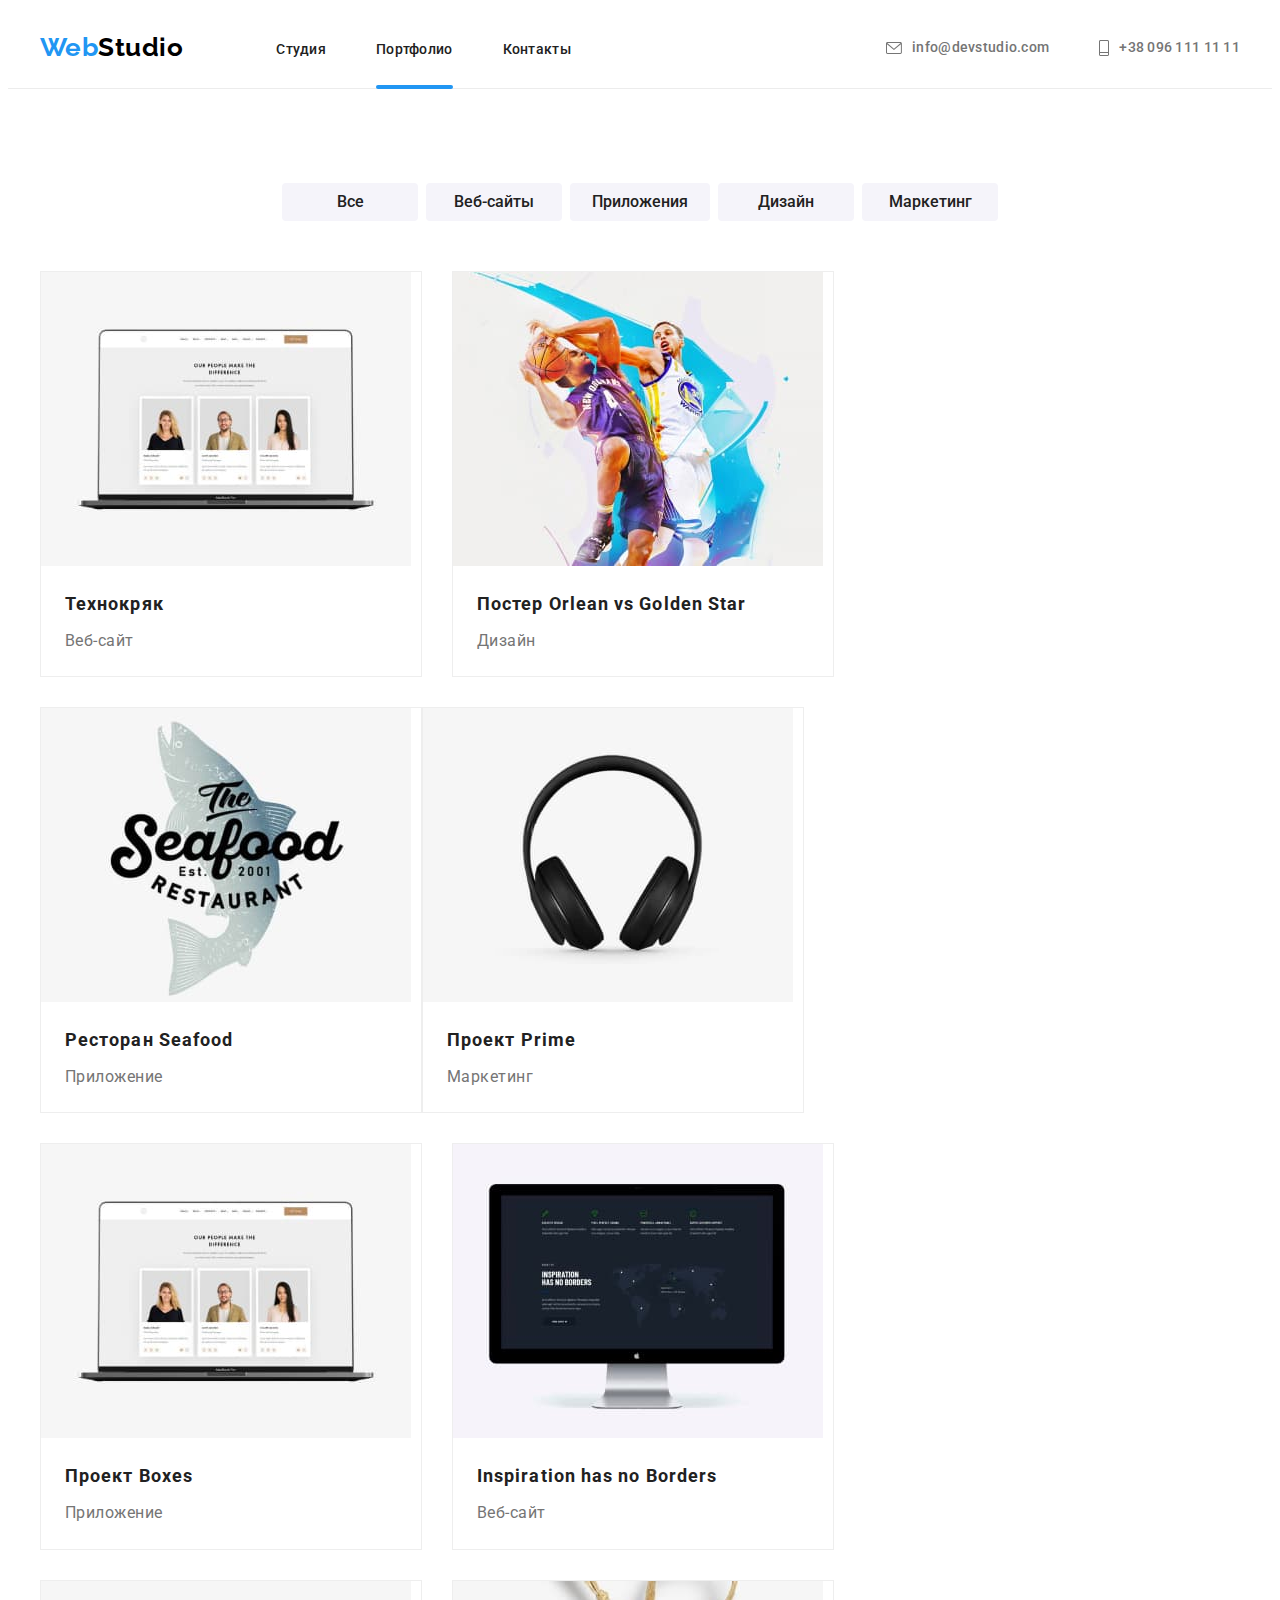
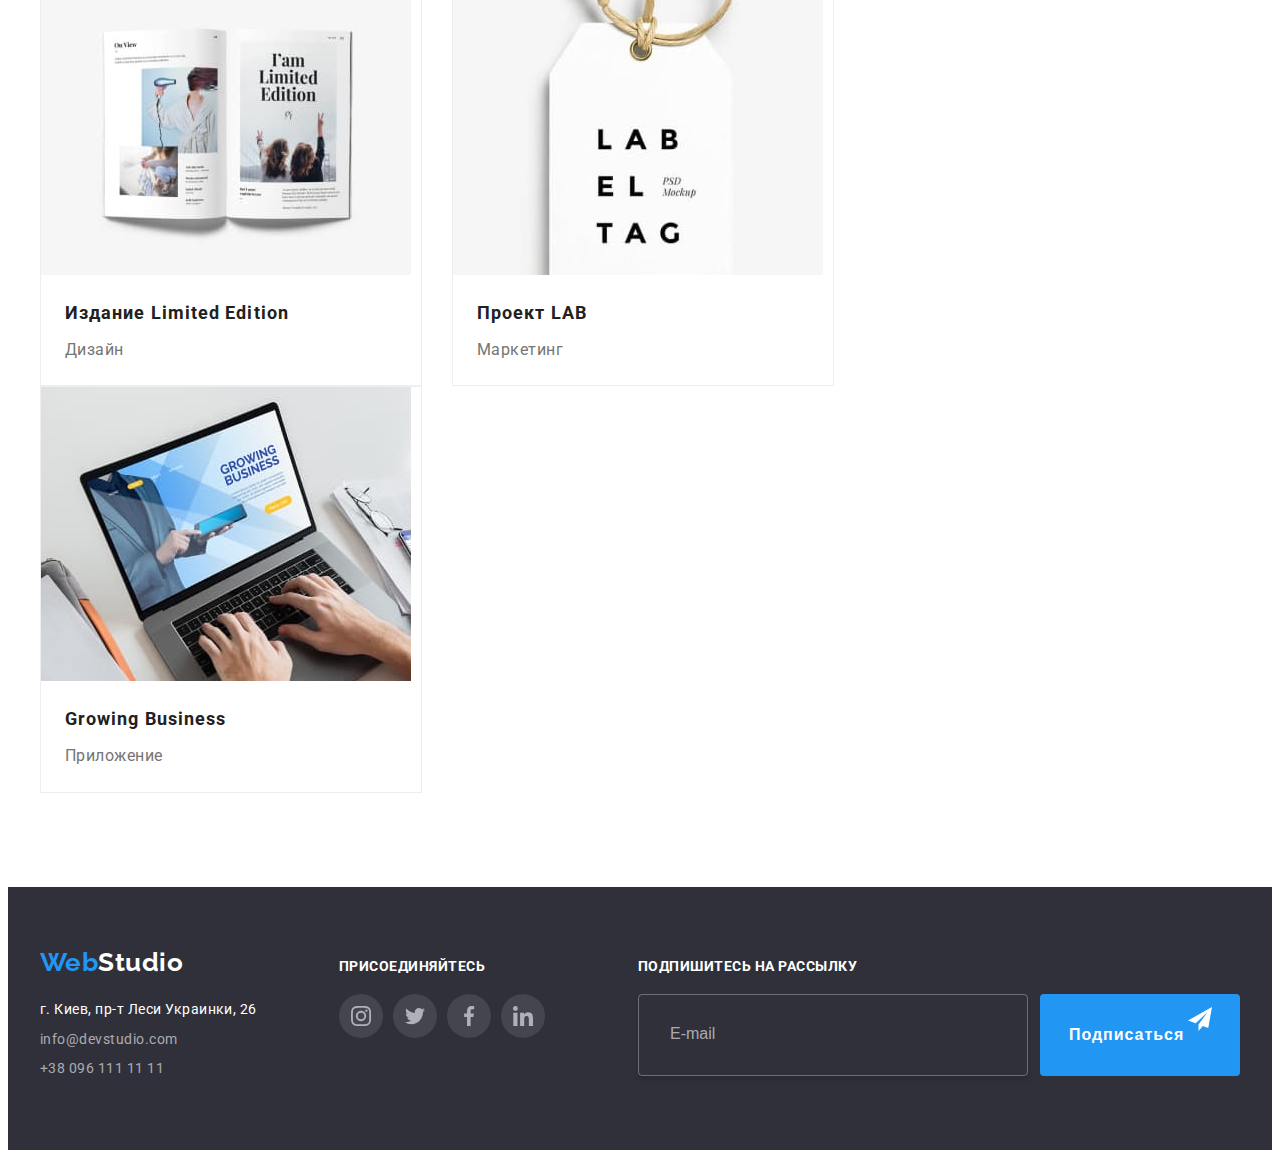
==== commit 95353e8e: "hw-07 gotovo" ====
--- a/portfolio.html
+++ b/portfolio.html
@@ -10,151 +10,150 @@
 <link href="https://fonts.googleapis.com/css2?family=Raleway:wght@700&family=Roboto:wght@400;500;700;900&display=swap" rel="stylesheet">
 <link rel="stylesheet" href="https://cdnjs.cloudflare.com/ajax/libs/modern-normalize/1.1.0/modern-normalize.min.css" integrity="sha512-wpPYUAdjBVSE4KJnH1VR1HeZfpl1ub8YT/NKx4PuQ5NmX2tKuGu6U/JRp5y+Y8XG2tV+wKQpNHVUX03MfMFn9Q==" crossorigin="anonymous" referrerpolicy="no-referrer"/>
 <link rel="stylesheet" href="./css/main.min.css">
-<!-- <link rel="stylesheet" href="./css/styles.css"/> -->
 </head>
 <body>
     <header class="header">
-        <div class="container header-container">
+        <div class="container header__container">
         <nav class="site-nav">
-            <a href="" class="logo logo-header"><span class="logo-part logo">Web</span>Studio</a>
-            <ul class="header-nav">
-                <li class="header-nav-item"><a href="./index.html" class="link-nav">Студия</a></li>
-                <li class="header-nav-item"><a href="./portfolio.html" class="link-nav current">Портфолио</a></li>
-                <li class="header-nav-item"><a href="" class="link-nav">Контакты</a></li>
+            <a href="" class="logo site-nav__logo"><span class="logo__part logo">Web</span>Studio</a>
+            <ul class="site-nav__list">
+                <li class="site-nav__item"><a href="./index.html" class="site-nav__link">Студия</a></li>
+                <li class="site-nav__item"><a href="./portfolio.html" class="site-nav__link current">Портфолио</a></li>
+                <li class="site-nav__item"><a href="" class="site-nav__link">Контакты</a></li>
             </ul>
         </nav>
         <ul class="header-connection">
-            <li class="header-connection-item"><a href="mailto:info@devstudio.com" class="header-contact">
-                <svg class="icon-header" width="16" height="12">
-                    <use href="./images/sprite.svg#icon-mail"></use>
-                </svg>
-                info@devstudio.com</a>
-            </li>
-            <li class="header-connection-item"><a href="tel:+380961111111" class="header-contact">
-                <svg class="icon-header" width="10" height="16">
-                    <use href="./images/sprite.svg#icon-tel"></use>
-                </svg>
-                +38 096 111 11 11</a></li>
-            </ul>
+        <li class="header-connection__item"><a href="mailto:info@devstudio.com" class="header-connection__link">
+            <svg class="header-connection__icon" width="16" height="12">
+                <use href="./images/sprite.svg#icon-mail"></use>
+            </svg>
+            info@devstudio.com</a>
+        </li>
+        <li class="header-connection__item"><a href="tel:+380961111111" class="header-connection__link">
+            <svg class="header-connection__icon" width="10" height="16">
+                <use href="./images/sprite.svg#icon-tel"></use>
+            </svg>
+            +38 096 111 11 11</a></li>
+        </ul>
     </div>
     </header>
  <main>
     <section class="section">
         <div class="container">
         <h1  class="visually-hidden">Примеры работ</h1>
-        <ul class="portfolio-list">
-            <li class="portfolio-list-item"><button type="button" class="button portfolio-button">Все</button></li>
-            <li class="portfolio-list-item"><button type="button" class="button portfolio-button">Веб-сайты</button></li>
-            <li class="portfolio-list-item"><button type="button" class="button portfolio-button">Приложения</button></li>
-            <li class="portfolio-list-item"><button type="button" class="button portfolio-button">Дизайн</button></li>
-            <li class="portfolio-list-item"><button type="button" class="button portfolio-button">Маркетинг</button></li>
+        <ul class="portfolio">
+            <li class="portfolio__item"><button type="button" class="button portfolio__button">Все</button></li>
+            <li class="portfolio__item"><button type="button" class="button portfolio__button">Веб-сайты</button></li>
+            <li class="portfolio__item"><button type="button" class="button portfolio__button">Приложения</button></li>
+            <li class="portfolio__item"><button type="button" class="button portfolio__button">Дизайн</button></li>
+            <li class="portfolio__item"><button type="button" class="button portfolio__button">Маркетинг</button></li>
         </ul>
             <ul class="project">
-                <li class="project-item">
-                    <a href="" class="project-link">
-                        <div class="project-tumb">
+                <li class="project__item">
+                    <a href="" class="project__link">
+                        <div class="project__tumb">
                     <img src="./images/tehnokriak.jpg" alt="фото веб-сайта на ноутбуке" width="370" height="294">
-                    <p class="project-text">Технокряк это современная площадка распространения коронавируса. Компании используют эту платформу для цифрового шпионажа и атак на защищённые сервера конкурентов.</p>
-                </div>
-                    <div class="about-project">
-                    <h2 class="name-project">Технокряк</h2>
-                    <p class="type-project">Веб-сайт</p>
+                    <p class="project__text">Технокряк это современная площадка распространения коронавируса. Компании используют эту платформу для цифрового шпионажа и атак на защищённые сервера конкурентов.</p>
+                </div>
+                    <div class="project__container">
+                    <h2 class="project__title">Технокряк</h2>
+                    <p class="project__text_color">Веб-сайт</p>
                 </div>
                 </a>
                 </li>
-                <li class="project-item">
-                    <a href="" class="project-link">
-                        <div class="project-tumb">
+                <li class="project__item">
+                    <a href="" class="project__link">
+                        <div class="project__tumb">
                     <img src="./images/new-orlean-vs-golden-star.jpg" alt="постер два спортсмена" width="370" height="294">
-                    <p class="project-text">Технокряк это современная площадка распространения коронавируса. Компании используют эту платформу для цифрового шпионажа и атак на защищённые сервера конкурентов.</p>
-                </div>
-                    <div class="about-project">
-                    <h2 class="name-project">Постер <span lang="en">Orlean vs Golden Star</span> </h2>
-                    <p class="type-project">Дизайн</p>
-                    </div>
-                </a>
-                </li>                
-                <li class="project-item">
-                    <a href="" class="project-link">
-                        <div class="project-tumb">
+                    <p class="project__text">Технокряк это современная площадка распространения коронавируса. Компании используют эту платформу для цифрового шпионажа и атак на защищённые сервера конкурентов.</p>
+                </div>
+                    <div class="project__container">
+                    <h2 class="project__title">Постер <span lang="en">Orlean vs Golden Star</span> </h2>
+                    <p class="project__text_color">Дизайн</p>
+                    </div>
+                </a>
+                </li>                
+                <li class="project__item">
+                    <a href="" class="project__link">
+                        <div class="project__tumb">
                     <img src="./images/seafood.jpg" alt="постер приложения рыба" width="370" height="294">
-                    <p class="project-text">Технокряк это современная площадка распространения коронавируса. Компании используют эту платформу для цифрового шпионажа и атак на защищённые сервера конкурентов.</p>
+                    <p class="project__text">Технокряк это современная площадка распространения коронавируса. Компании используют эту платформу для цифрового шпионажа и атак на защищённые сервера конкурентов.</p>
                     </div>                    
-                    <div class="about-project">
-                    <h2 class="name-project">Ресторан <span lang="en">Seafood</span></h2>
-                    <p class="type-project">Приложение</p>
-                </div>
-                </a>
-                </li>                
-                <li class="project-item">
-                    <a href="" class="project-link">
-                        <div class="project-tumb">
+                    <div class="project__container">
+                    <h2 class="project__title">Ресторан <span lang="en">Seafood</span></h2>
+                    <p class="project__text_color">Приложение</p>
+                </div>
+                </a>
+                </li>                
+                <li class="project__item">
+                    <a href="" class="project__link">
+                        <div class="project__tumb">
                     <img src="./images/prime.jpg" alt="наушники" width="370" height="294">
-                    <p class="project-text">Технокряк это современная площадка распространения коронавируса. Компании используют эту платформу для цифрового шпионажа и атак на защищённые сервера конкурентов.</p>
-                </div>
-                    <div class="about-project">
-                    <h2 class="name-project">Проект <span lang="en">Prime</span></h2>
-                    <p class="type-project">Маркетинг</p>
+                    <p class="project__text">Технокряк это современная площадка распространения коронавируса. Компании используют эту платформу для цифрового шпионажа и атак на защищённые сервера конкурентов.</p>
+                </div>
+                    <div class="project__container">
+                    <h2 class="project__title">Проект <span lang="en">Prime</span></h2>
+                    <p class="project__text_color">Маркетинг</p>
                 </div>
             </a>
                 </li>                               
-                <li class="project-item" class="project-link">
-                    <a href="" class="project-link">
-                        <div class="project-tumb">
+                <li class="project__item" class="project-link">
+                    <a href="" class="project__link">
+                        <div class="project__tumb">
                     <img src="./images/tehnokriak.jpg" alt="фото веб-сайта" width="370" height="294">
-                    <p class="project-text">Технокряк это современная площадка распространения коронавируса. Компании используют эту платформу для цифрового шпионажа и атак на защищённые сервера конкурентов.</p>
-                </div>
-                    <div class="about-project">
-                    <h2 class="name-project">Проект <span lang="en">Boxes</span></h2>
-                    <p class="type-project">Приложение</p>
-                </div>
-                </a>
-                </li>                
-                <li class="project-item">
-                    <a href="" class="project-link">
-                        <div class="project-tumb">
+                    <p class="project__text">Технокряк это современная площадка распространения коронавируса. Компании используют эту платформу для цифрового шпионажа и атак на защищённые сервера конкурентов.</p>
+                </div>
+                    <div class="project__container">
+                    <h2 class="project__title">Проект <span lang="en">Boxes</span></h2>
+                    <p class="project__text_color">Приложение</p>
+                </div>
+                </a>
+                </li>                
+                <li class="project__item">
+                    <a href="" class="project__link">
+                        <div class="project__tumb">
                     <img src="./images/inspiration-has-no-borders.jpg" alt="фото веб-сайта на экране" width="370" height="294">
-                    <p class="project-text">Технокряк это современная площадка распространения коронавируса. Компании используют эту платформу для цифрового шпионажа и атак на защищённые сервера конкурентов.</p>
-                    </div>
-                    <div class="about-project">
-                    <h2 lang="en" class="name-project">Inspiration has no Borders</h2>
-                    <p class="type-project">Веб-сайт</p>
-                </div>
-                </a>
-                </li>                
-                <li class="project-item">
-                    <a href="" class="project-link">
-                        <div class="project-tumb">
+                    <p class="project__text">Технокряк это современная площадка распространения коронавируса. Компании используют эту платформу для цифрового шпионажа и атак на защищённые сервера конкурентов.</p>
+                    </div>
+                    <div class="project__container">
+                    <h2 lang="en" class="project__title">Inspiration has no Borders</h2>
+                    <p class="project__text_color">Веб-сайт</p>
+                </div>
+                </a>
+                </li>                
+                <li class="project__item">
+                    <a href="" class="project__link">
+                        <div class="project__tumb">
                     <img src="./images/limited-edition.jpg" alt="журнал" width="370" height="294">
-                    <p class="project-text">Технокряк это современная площадка распространения коронавируса. Компании используют эту платформу для цифрового шпионажа и атак на защищённые сервера конкурентов.</p>
-                    </div>
-                    <div class="about-project">
-                    <h2 class="name-project">Издание <span lang="en">Limited Edition</span></h2>
-                    <p class="type-project">Дизайн</p>
-                </div>
-                </a>
-                </li>                
-                <li class="project-item">
-                    <a href="" class="project-link">
-                        <div class="project-tumb">
+                    <p class="project__text">Технокряк это современная площадка распространения коронавируса. Компании используют эту платформу для цифрового шпионажа и атак на защищённые сервера конкурентов.</p>
+                    </div>
+                    <div class="project__container">
+                    <h2 class="project__title">Издание <span lang="en">Limited Edition</span></h2>
+                    <p class="project__text_color">Дизайн</p>
+                </div>
+                </a>
+                </li>                
+                <li class="project__item">
+                    <a href="" class="project__link">
+                        <div class="project__tumb">
                     <img src="./images/lab.jpg" alt="бирка с лого проекта" width="370" height="294">
-                    <p class="project-text">Технокряк это современная площадка распространения коронавируса. Компании используют эту платформу для цифрового шпионажа и атак на защищённые сервера конкурентов.</p>
-                    </div>
-                    <div class="about-project">
-                    <h2 class="name-project">Проект <span lang="en">LAB</span></h2>
-                    <p class="type-project">Маркетинг</p>
+                    <p class="project__text">Технокряк это современная площадка распространения коронавируса. Компании используют эту платформу для цифрового шпионажа и атак на защищённые сервера конкурентов.</p>
+                    </div>
+                    <div class="project__container">
+                    <h2 class="project__title">Проект <span lang="en">LAB</span></h2>
+                    <p class="project__text_color">Маркетинг</p>
                 </div>
                 </a>
                 </li>
-                <li class="project-item">
-                    <a href="" class="project-link">
-                        <div class="project-tumb">
+                <li class="project__item">
+                    <a href="" class="project__link">
+                        <div class="project__tumb">
                     <img src="./images/growing-business.jpg" alt="на экране ноутбука изображен веб-сат" width="370" height="294">
-                    <p class="project-text">Технокряк это современная площадка распространения коронавируса. Компании используют эту платформу для цифрового шпионажа и атак на защищённые сервера конкурентов.</p>
-                    </div>
-                    <div class="about-project">
-                    <h2 lang="en" class="name-project">Growing Business</h2>
-                    <p class="type-project">Приложение</p>
+                    <p class="project__text">Технокряк это современная площадка распространения коронавируса. Компании используют эту платформу для цифрового шпионажа и атак на защищённые сервера конкурентов.</p>
+                    </div>
+                    <div class="project__container">
+                    <h2 lang="en" class="project__title">Growing Business</h2>
+                    <p class="project__text_color">Приложение</p>
                 </div>
                 </a>    
                 </li>
@@ -163,65 +162,63 @@
                 </section>
  </main>
  <footer class="footer">
-    <div class="container footer-container">
-    <div class="addrress">
-    <a href="" class="logo logo-footer"><span class="logo-part logo">Web</span>Studio</h3></a>
+    <div class="container footer__container">
+    <div class="footer__addrress">
+    <a href="" class="logo footer__logo"><span class="logo__part logo">Web</span>Studio</h3></a>
     <address>
-        <ul class="footer-contact">
-        <li class="item-contact"><a href="" class="contact">г. Киев, пр-т Леси Украинки, 26</a></li>
-        <li class="item-connection"><a href="mailto:info@devstudio.com" class="contact connection">info@devstudio.com</a></li>
-        <li class="item-connection"><a href="tel:+380961111111" class="contact connection">+38 096 111 11 11</a></li>
+        <ul class="footer__list">
+        <li class="footer__item"><a href="" class="footer__link_font">г. Киев, пр-т Леси Украинки, 26</a></li>
+        <li class="footer__item"><a href="mailto:info@devstudio.com" class="footer__link footer__link_font">info@devstudio.com</a></li>
+        <li class="footer__item"><a href="tel:+380961111111" class="footer__link footer__link_font">+38 096 111 11 11</a></li>
     </ul>
 </address>
 </div>
-<div class="footer-box">
-<h3 class="footer-title">Присоединяйтесь</h3>
-<ul class="social-list">
-    <li class="social-item">
-        <a href="" class="social-link link">
-            <svg class="social-icon" width="20" height="20">
+<div class="footer__box">
+<h3 class="footer__title">Присоединяйтесь</h3>
+<ul class="social">
+    <li class="social__item">
+        <a href="" class="social__link social__link_background">
+            <svg class="social__icon" width="20" height="20">
                 <use href="./images/sprite.svg#icon-instagram"></use>
             </svg>
         </a>
     </li>
-    <li class="social-item">
-        <a href="" class="social-link link">
-            <svg class="social-icon" width="20" height="20">
+    <li class="social__item">
+        <a href="" class="social__link social__link_background">
+            <svg class="social__icon" width="20" height="20">
                 <use href="./images/sprite.svg#icon-twitter"></use>
             </svg>
         </a>
     </li>
-    <li class="social-item">
-        <a href="" class="social-link link">
-            <svg class="social-icon" width="20" height="20">
+    <li class="social__item">
+        <a href="" class="social__link social__link_background">
+            <svg class="social__icon" width="20" height="20">
                 <use href="./images/sprite.svg#icon-facebook"></use>
             </svg>
         </a>
     </li>
-    <li class="social-item">
-        <a href="" class="social-link link">
-            <svg class="social-icon" width="20" height="20">
+    <li class="social__item">
+        <a href="" class="social__link social__link_background">
+            <svg class="social__icon" width="20" height="20">
                 <use href="./images/sprite.svg#icon-linkedin"></use>
             </svg>
         </a> 
     </li>
 </ul>
 </div>
-<form>
-    <p class="mailing-title">Подпишитесь на рассылку</p>
-    <div class="mailing-box">
+<form class="mailing">
+    <p class="mailing__text">Подпишитесь на рассылку</p>
+    <div class="mailing__box">
         <label for="mail"></label>
-        <input type="mail" name="mail" id="mail" placeholder="E-mail" class="mailing-input"/>
-        <button type="submit" class="button mailing-button">Подписаться
-            <a href="" class="mailing-link">
-                <svg width="24" height="24">
+        <input type="mail" name="mail" id="mail" placeholder="E-mail" class="mailing__input"/>
+        <button type="submit" class="button mailing__button">Подписаться
+                <svg width="24" height="24" class="mailing__icon">
                     <use href="./images/sprite.svg#icon-icon-send"></use>
                 </svg>
-            </a> 
         </button>
     </div>
     </form>
 </div>
- </footer>   
+ </footer> 
 </body>
 </html>--- a/css/main.min.css
+++ b/css/main.min.css
@@ -1,2 +1,2 @@
-:root{--primary-text-color: #757575;--title-text-color: #212121;--accent-color: #2196F3;--primary-white-color: #FFFFFF}p,h1,h2,h3,h4,h5,h6{margin:0}ul{list-style:none;margin:0;padding-left:0}img{display:block;max-width:100%;height:auto}body{background-color:var(--primary-white-color);color:var(--primary-text-color);font-family:Roboto, sans-serif;letter-spacing:0.03em}a{text-decoration:none}.visually-hidden{position:absolute;width:1px;height:1px;margin:-1px;padding:0;overflow:hidden;border:0;clip:rect(0 0 0 0)}.container{width:1200px;margin:0 auto;padding-left:15px;padding-right:15px}.button{color:var(--primary-white-color);background-color:var(--accent-color);justify-content:center;font-weight:700;cursor:pointer;line-height:1.9;border-radius:4px;border:transparent;font-size:16px;text-align:center;min-width:200px}.section{padding:94px 0px}.logo{font-family:Raleway, sans-serif;font-weight:700;font-size:26px;line-height:1.2}.logo-part{color:var(--accent-color)}.current{color:var(--accent-color)}.current::after{content:"";position:absolute;width:100%;height:4px;border-radius:2px;background-color:var(--accent-color);display:block;bottom:0px}.logo-header{color:#000000;margin-right:93px;padding-top:24px;padding-bottom:24px}.site-nav{display:flex}.header{border-bottom:1px solid #ECECEC}.header-container{display:flex;align-items:center}.header-nav{display:flex;align-items:center}.header-nav-item{margin-right:50px}.header-nav-item:last-child{margin-right:0px}.link-nav{position:relative;color:var(--title-text-color);font-weight:500;font-size:14px;line-height:1.1;letter-spacing:0.02em;padding-top:32px;padding-bottom:32px;transition:color 250ms cubic-bezier(0.4, 0, 0.2, 1)}.link-nav:hover,.link-nav:focus{color:var(--accent-color)}.header-connection{display:flex;margin-left:auto}.header-connection-item{margin-right:50px}.header-connection-item:last-child{margin-right:0px}.header-contact{color:var(--primary-text-color);font-weight:500;font-size:14px;line-height:1.1;letter-spacing:0.02em;padding-top:32px;padding-bottom:32px;display:flex;justify-content:center;align-items:center;transition:color 250ms cubic-bezier(0.4, 0, 0.2, 1)}.header-contact:hover,.header-contact:focus{color:var(--accent-color)}.header-contact:hover .icon-header,.header-contact:focus .icon-header{fill:var(--accent-color)}.icon-header{fill:currentColor;margin-right:10px;transition:fill 250ms cubic-bezier(0.4, 0, 0.2, 1)}.hero{text-align:center;padding-top:200px;padding-bottom:200px;background-image:linear-gradient(rgba(47,48,58,0.4), rgba(47,48,58,0.4)),url(../images/background-img.jpg);background-repeat:no-repeat;background-position:center;background-size:cover;max-width:1600px;height:600px;margin-left:auto;margin-right:auto}.hero,.footer{background-color:#2F303A}.hero-title{color:var(--primary-white-color);font-weight:900;font-size:44px;line-height:1.36;letter-spacing:0.06em;text-transform:uppercase;margin-bottom:30px;text-align:center;width:696px;margin-left:auto;margin-right:auto}.hero-button{font-family:inherit;display:inline-block;padding-top:10px;padding-bottom:10px;padding-right:32px;padding-left:32px;box-shadow:0px 4px 4px rgba(0,0,0,0.25)}.portfolio-button{color:var(--title-text-color);background-color:#F5F4FA;font-family:inherit;font-weight:500;min-width:136px;line-height:1.6;padding-top:6px;padding-bottom:6px;padding-right:22px;padding-left:22px;transition:color 250ms cubic-bezier(0.4, 0, 0.2, 1),background-color 250ms cubic-bezier(0.4, 0, 0.2, 1),box-shadow 250ms cubic-bezier(0.4, 0, 0.2, 1)}.portfolio-button:hover,.portfolio-button:focus{color:var(--primary-white-color);background-color:var(--accent-color);box-shadow:0px 4px 4px rgba(0,0,0,0.25)}.portfolio-list{display:flex;justify-content:center;margin-bottom:50px}.portfolio-list-item{margin-right:8px}.portfolio-list-item:last-child{margin-right:0px}.benefits{display:flex}.benefits-item{width:270px;margin-right:30px}.benefits-item:last-child{margin-right:0px}.benefits-title{color:var(--title-text-color);font-weight:700;font-size:14px;line-height:1.1;text-transform:uppercase;margin-bottom:10px}.benefits-text{font-weight:400;font-size:14px;line-height:1.7}.icon-box{background-color:#F5F4FA;border-radius:4px;margin-bottom:30px;display:flex;justify-content:center;align-items:center;height:120px;width:270px}.icon-benefits{box-shadow:0px 4px 4px rgba(0,0,0,0.25)}.about-us-section{padding-top:0px}.about-us-list{display:flex}.about-us-list-item{margin-right:30px;position:relative}.about-us-list-item:last-child{margin-right:0px}.about-us{color:var(--title-text-color);font-weight:700;font-size:36px;line-height:1.7;text-align:center;margin-bottom:50px}.about-us-text{position:absolute;left:0%;bottom:0%;color:var(--primary-white-color);width:100%;height:70px;font-weight:700;font-size:14px;line-height:1.1;text-transform:uppercase;background-color:rgba(47,48,58,0.8);box-shadow:0px 4px 4px rgba(0,0,0,0.25);width:100%;display:flex;align-items:center;justify-content:center}.command{background-color:#F5F4FA}.command-list{display:flex}.command-list-item{box-shadow:0px 1px 3px rgba(0,0,0,0.12),0px 1px 1px rgba(0,0,0,0.14),0px 2px 1px rgba(0,0,0,0.2);border-radius:0px 0px 4px 4px;margin-right:30px}.command-list-item:last-child{margin-right:0px}.name-employee{color:var(--title-text-color);font-weight:500;font-size:16px;line-height:1.2;text-align:center;margin-bottom:10px}.team{padding-top:30px;padding-bottom:30px;background-color:var(--primary-white-color)}.position{font-size:16px;line-height:1.2;text-align:center;margin-bottom:16px}.social-list{display:flex;justify-content:center}.social-item{width:44px;height:44px;margin-right:10px}.social-item:last-child{margin-right:0px}.social-link{width:100%;height:100%;border-radius:50%;background-color:var(--primary-white-color);display:flex;align-items:center;justify-content:center;transition:background-color 250ms cubic-bezier(0.4, 0, 0.2, 1)}.social-link:hover,.social-link:focus{background-color:var(--accent-color)}.social-icon{fill:#AFB1B8;transition:fill 250ms cubic-bezier(0.4, 0, 0.2, 1)}.social-link:hover .social-icon,.social-link:focus .social-icon{fill:var(--primary-white-color)}.clients-list{display:flex}.clients-item{width:170px;height:92px;margin-right:30px}.clients-item:last-child{margin-right:0px}.clients-link{width:100%;height:100%;border-radius:4px;border:1px solid #AFB1B8;display:flex;align-items:center;justify-content:center;transition:border-color 250ms cubic-bezier(0.4, 0, 0.2, 1)}.clients-link:focus,.clients-link:hover{border-color:var(--accent-color)}.clients-icon{fill:#AFB1B8;transition:fill 250ms cubic-bezier(0.4, 0, 0.2, 1)}.clients-link:focus .clients-icon,.clients-link:hover .clients-icon{fill:var(--accent-color)}.project{display:flex;flex-wrap:wrap}.project-item{width:calc((100% - 60px) / 3);margin-right:30px;margin-bottom:30px;border:1px solid #EEEEEE}.project-link:hover,.project-link:focus{box-shadow:0px 1px 1px rgba(0,0,0,0.12),0px 4px 4px rgba(0,0,0,0.06),1px 4px 6px rgba(0,0,0,0.16)}.project-link{display:block;transition:box-shadow 250ms cubic-bezier(0.4, 0, 0.2, 1)}.project-link:hover .project-text,.project-link:focus .project-text{transform:translate(0)}.project-tumb{position:relative;overflow:hidden}.project-text{color:var(--primary-white-color);background-color:rgba(33,150,243,0.9);font-weight:400;font-size:18px;line-height:1.6;padding-top:63px;padding-bottom:63px;padding-left:24px;padding-right:24px;position:absolute;top:0;left:0;height:100%;transform:translateY(100%);transition:transform 250ms cubic-bezier(0.4, 0, 0.2, 1)}.project-item:nth-child(3n){margin-right:0}.project-item:nth-child(n+7){margin-bottom:0px}.about-project{padding-top:20px;padding-bottom:20px;padding-left:24px;padding-right:24px}.name-project{color:var(--title-text-color);font-weight:700;font-size:18px;line-height:2;letter-spacing:0.06em;margin-bottom:4px}.type-project{color:var(--primary-text-color);font-size:16px;line-height:1.9}.footer{padding-top:60px;padding-bottom:60px}.logo-footer{color:var(--primary-white-color);margin-bottom:20px;display:block}.link{background:rgba(255,255,255,0.1)}.contact{color:var(--primary-white-color);font-size:14px;line-height:1.7;font-style:normal}.connection{color:rgba(255,255,255,0.6);transition:color 250ms cubic-bezier(0.4, 0, 0.2, 1)}.footer-title{color:var(--primary-white-color);font-weight:700;font-size:14px;line-height:1.1;text-transform:uppercase;margin-bottom:20px}.footer-contact .item-contact{margin-bottom:9px}.addrress{margin-right:70px}.footer-container{align-items:baseline;display:flex;justify-content:flex-end}.footer-contact .item-connection{margin-bottom:6px}.footer-contact .item-connection:last-child{margin-bottom:0px}.footer-box{margin-right:93px}.connection:hover,.connection:focus{color:var(--accent-color)}.mailing-box{display:flex}.mailing-title{color:var(--primary-white-color);font-weight:700;font-size:14px;line-height:1.1;text-transform:uppercase;margin-bottom:20px}.mailing-input{min-width:358px;height:50px;border:1px solid rgba(255,255,255,0.3);background-color:transparent;outline:none;border-radius:4px;box-shadow:0px 4px 4px rgba(0,0,0,0.15);margin-right:12px;padding:15px}.mailing-input::placeholder{font-weight:400;font-size:16px;line-height:1.25;color:rgba(255,255,255,0.6);padding-top:15px;padding-bottom:15px;padding-left:16px}.mailing-button{letter-spacing:0.06em;padding-top:10px;padding-bottom:10px;padding-left:29px;padding-right:28px;position:relative;display:flex;justify-content:space-between;text-align:center}.mailing-link{position:absolute;top:13px;right:28px;left:148px}.backdrop{position:fixed;width:100vw;height:100vh;background-color:rgba(0,0,0,0.2);top:0;display:flex;align-items:center;justify-content:center;transition:opacity 250ms cubic-bezier(0.4, 0, 0.2, 1),visibility 250ms cubic-bezier(0.4, 0, 0.2, 1)}.backdrop.is-hidden{opacity:0;visibility:hidden;pointer-events:none}.backdrop.is-hidden .modal{transform:scale(2)}.modal{width:528px;min-height:581px;background-color:var(--primary-white-color);border-radius:4px;position:relative;box-shadow:0px 1px 3px rgba(0,0,0,0.12),0px 1px 1px rgba(0,0,0,0.14),0px 2px 1px rgba(0,0,0,0.2);transform:scale(1) rotate(0);transition:transform 250ms cubic-bezier(0.4, 0, 0.2, 1);padding:40px}.close-btn{position:absolute;right:8px;top:8px;padding:6px;background-color:var(--primary-white-color);border-radius:50px;width:30px;height:30px;border:1px solid rgba(0,0,0,0.1);box-shadow:0px 4px 4px rgba(0,0,0,0.25);cursor:pointer}.icon-close{fill:#000000;position:absolute;top:50%;left:50%;transform:translate(-50%, -50%);transition:fill 250ms cubic-bezier(0.4, 0, 0.2, 1)}.icon-close:focus,.icon-close:hover{fill:var(--accent-color)}.form-title{color:var(--title-text-color);font-weight:700;font-size:20px;line-height:1.15;text-align:center;margin-bottom:10px;text-align:center;width:448px}.form-label{display:block;margin-bottom:4px;color:var(--primary-text-color);font-weight:400;font-size:12px;line-height:1.17;letter-spacing:0.01em}.form-field{margin-bottom:10px}.form-box{display:block;position:relative}.form-comment{margin-bottom:20px}.form-consent{color:var(--primary-text-color);font-size:14px;line-height:1.7;display:flex;margin-bottom:30px;justify-content:center;align-items:center}.form-consent span{width:16px;height:15px;border:2px solid var(--title-text-color);box-shadow:0px 4px 4px rgba(0,0,0,0.25);border-radius:3px;margin-right:8.38px;display:flex;align-items:center;justify-content:center;transition:border 250ms cubic-bezier(0.4, 0, 0.2, 1)}.form-link{color:var(--accent-color);text-decoration:underline}.form-button{letter-spacing:0.06em;font-weight:400;min-width:89px;padding-top:10px;padding-bottom:10px;padding-right:56px;padding-left:55px;display:block;margin:0 auto}.form-input{width:100%;height:40px;border:1px solid rgba(33,33,33,0.2);outline:none;border-radius:4px;padding-left:42px;padding-right:15px;transition:border-color 250ms cubic-bezier(0.4, 0, 0.2, 1)}.form-input:focus{border-color:var(--accent-color)}.form-input:focus+.form-icon{fill:var(--accent-color)}.form-icon{position:absolute;left:11px;top:50%;transform:translateY(-50%);fill:var(--title-text-color);transition:fill 250ms cubic-bezier(0.4, 0, 0.2, 1)}.comment{resize:none;width:100%;height:119px;padding-top:12px;padding-left:16px;color:#000000}.comment::placeholder{font-weight:400;font-size:12px;line-height:1.7;letter-spacing:0.01em}.imput-checkbox:checked+.form-consent span{background-color:var(--accent-color);border:var(--accent-color)}
+:root{--primary-text-color: #757575;--title-text-color: #212121;--accent-color: #2196F3;--primary-white-color: #FFFFFF}p,h1,h2,h3,h4,h5,h6{margin:0}ul{list-style:none;margin:0;padding-left:0}img{display:block;max-width:100%;height:auto}body{background-color:var(--primary-white-color);color:var(--primary-text-color);font-family:Roboto, sans-serif;letter-spacing:0.03em}a{text-decoration:none}.visually-hidden{position:absolute;width:1px;height:1px;margin:-1px;padding:0;overflow:hidden;border:0;clip:rect(0 0 0 0)}.hero,.footer{background-color:#2F303A}.container{width:1200px;margin:0 auto;padding-left:15px;padding-right:15px}.button{color:var(--primary-white-color);background-color:var(--accent-color);justify-content:center;font-weight:700;cursor:pointer;line-height:1.9;border-radius:4px;border:transparent;font-size:16px;text-align:center;min-width:200px}.section{padding:94px 0px}.logo{font-family:Raleway, sans-serif;font-weight:700;font-size:26px;line-height:1.2}.logo__part{color:var(--accent-color)}.title{color:var(--title-text-color);font-weight:700;font-size:36px;line-height:1.7;text-align:center;margin-bottom:50px}.current{color:var(--accent-color)}.current::after{content:"";position:absolute;width:100%;height:4px;border-radius:2px;background-color:var(--accent-color);display:block;bottom:0px}.site-nav__logo{color:#000000;margin-right:93px;padding-top:24px;padding-bottom:24px}.site-nav{display:flex}.header{border-bottom:1px solid #ECECEC}.header__container{display:flex;align-items:center}.site-nav__list{display:flex;align-items:center}.site-nav__item{margin-right:50px}.site-nav__item:last-child{margin-right:0px}.site-nav__link{position:relative;color:var(--title-text-color);font-weight:500;font-size:14px;line-height:1.1;letter-spacing:0.02em;padding-top:32px;padding-bottom:32px;transition:color 250ms cubic-bezier(0.4, 0, 0.2, 1)}.site-nav__link:hover,.site-nav__link:focus{color:var(--accent-color)}.header-connection{display:flex;margin-left:auto}.header-connection__item{margin-right:50px}.header-connection__item:last-child{margin-right:0px}.header-connection__link{color:var(--primary-text-color);font-weight:500;font-size:14px;line-height:1.1;letter-spacing:0.02em;padding-top:32px;padding-bottom:32px;display:flex;justify-content:center;align-items:center;transition:color 250ms cubic-bezier(0.4, 0, 0.2, 1)}.header-connection__link:focus,.header-connection__link:hover{color:var(--accent-color)}.header-connection__icon{fill:currentColor;margin-right:10px;transition:fill 250ms cubic-bezier(0.4, 0, 0.2, 1)}.header-connection__link :hover .header-connection__icon,.header-connection__link :focus .header-connection__icon{fill:var(--accent-color)}.hero{text-align:center;padding-top:200px;padding-bottom:200px;background-image:linear-gradient(rgba(47,48,58,0.4), rgba(47,48,58,0.4)),url(../images/background-img.jpg);background-repeat:no-repeat;background-position:center;background-size:cover;max-width:1600px;height:600px;margin-left:auto;margin-right:auto}.hero__title{color:var(--primary-white-color);font-weight:900;font-size:44px;line-height:1.36;letter-spacing:0.06em;text-transform:uppercase;margin-bottom:30px;text-align:center;width:696px;margin-left:auto;margin-right:auto}.hero__button{font-family:inherit;display:inline-block;padding-top:10px;padding-bottom:10px;padding-right:32px;padding-left:32px;box-shadow:0px 4px 4px rgba(0,0,0,0.25)}.portfolio__button{color:var(--title-text-color);background-color:#F5F4FA;font-family:inherit;font-weight:500;min-width:136px;line-height:1.6;padding-top:6px;padding-bottom:6px;padding-right:22px;padding-left:22px;transition:color 250ms cubic-bezier(0.4, 0, 0.2, 1),background-color 250ms cubic-bezier(0.4, 0, 0.2, 1),box-shadow 250ms cubic-bezier(0.4, 0, 0.2, 1)}.portfolio__button:hover,.portfolio__button:focus{color:var(--primary-white-color);background-color:var(--accent-color);box-shadow:0px 4px 4px rgba(0,0,0,0.25)}.portfolio{display:flex;justify-content:center;margin-bottom:50px}.portfolio__item{margin-right:8px}.portfolio__item:last-child{margin-right:0px}.benefits{display:flex}.benefits__item{width:270px;margin-right:30px}.benefits__item:last-child{margin-right:0px}.benefits__title{color:var(--title-text-color);font-weight:700;font-size:14px;line-height:1.1;text-transform:uppercase;margin-bottom:10px}.benefits__text{font-weight:400;font-size:14px;line-height:1.7}.benefits__box{background-color:#F5F4FA;border-radius:4px;margin-bottom:30px;display:flex;justify-content:center;align-items:center;height:120px;width:270px}.benefits__icon{box-shadow:0px 4px 4px rgba(0,0,0,0.25)}.about-us{padding-top:0px}.about-us__list{display:flex}.about-us__item{margin-right:30px;position:relative}.about-us__item:last-child{margin-right:0px}.about-us__text{position:absolute;left:0%;bottom:0%;color:var(--primary-white-color);width:100%;height:70px;font-weight:700;font-size:14px;line-height:1.1;text-transform:uppercase;background-color:rgba(47,48,58,0.8);box-shadow:0px 4px 4px rgba(0,0,0,0.25);width:100%;display:flex;align-items:center;justify-content:center}.command{background-color:#F5F4FA}.command__list{display:flex}.command__item{box-shadow:0px 1px 3px rgba(0,0,0,0.12),0px 1px 1px rgba(0,0,0,0.14),0px 2px 1px rgba(0,0,0,0.2);border-radius:0px 0px 4px 4px;margin-right:30px}.command__item:last-child{margin-right:0px}.command__title{color:var(--title-text-color);font-weight:500;font-size:16px;line-height:1.2;text-align:center;margin-bottom:10px}.command__box{padding-top:30px;padding-bottom:30px;background-color:var(--primary-white-color)}.command__text{font-size:16px;line-height:1.2;text-align:center;margin-bottom:16px}.social{display:flex;justify-content:center}.social__item{width:44px;height:44px;margin-right:10px}.social__item:last-child{margin-right:0px}.social__link{width:100%;height:100%;border-radius:50%;background-color:var(--primary-white-color);display:flex;align-items:center;justify-content:center;transition:background-color 250ms cubic-bezier(0.4, 0, 0.2, 1)}.social__link:hover,.social__link:focus{background-color:var(--accent-color)}.social__icon{fill:#AFB1B8;transition:fill 250ms cubic-bezier(0.4, 0, 0.2, 1)}.social__link:hover .social__icon,.social__link:focus .social__icon{fill:var(--primary-white-color)}.social__link_background{background:rgba(255,255,255,0.1)}.clients{display:flex}.clients__item{width:170px;height:92px;margin-right:30px}.clients__item:last-child{margin-right:0px}.clients__link{width:100%;height:100%;border-radius:4px;border:1px solid #AFB1B8;display:flex;align-items:center;justify-content:center;transition:border-color 250ms cubic-bezier(0.4, 0, 0.2, 1)}.clients__link:focus,.clients__link:hover{border-color:var(--accent-color)}.clients__icon{fill:#AFB1B8;transition:fill 250ms cubic-bezier(0.4, 0, 0.2, 1)}.clients__link:focus .clients__icon,.clients__link:hover .clients__icon{fill:var(--accent-color)}.project{display:flex;flex-wrap:wrap}.project__item{width:calc((100% - 60px) / 3);margin-right:30px;margin-bottom:30px;border:1px solid #EEEEEE}.project__item:nth-child(3n){margin-right:0}.project__item:nth-child(n+7){margin-bottom:0px}.project__link{display:block;transition:box-shadow 250ms cubic-bezier(0.4, 0, 0.2, 1)}.project__link:hover,.project__link:focus{box-shadow:0px 1px 1px rgba(0,0,0,0.12),0px 4px 4px rgba(0,0,0,0.06),1px 4px 6px rgba(0,0,0,0.16)}.project__tumb{position:relative;overflow:hidden}.project__text{color:var(--primary-white-color);background-color:rgba(33,150,243,0.9);font-weight:400;font-size:18px;line-height:1.6;padding-top:63px;padding-bottom:63px;padding-left:24px;padding-right:24px;position:absolute;top:0;left:0;height:100%;transform:translateY(100%);transition:transform 250ms cubic-bezier(0.4, 0, 0.2, 1)}.project__link:focus .project__text,.project__link:hover .project__text{transform:translate(0)}.project__container{padding-top:20px;padding-bottom:20px;padding-left:24px;padding-right:24px}.project__title{color:var(--title-text-color);font-weight:700;font-size:18px;line-height:2;letter-spacing:0.06em;margin-bottom:4px}.project__text_color{color:var(--primary-text-color);font-size:16px;line-height:1.9}.footer{padding-top:60px;padding-bottom:60px}.footer__logo{color:var(--primary-white-color);margin-bottom:20px;display:block}.footer__link_font{color:var(--primary-white-color);font-size:14px;line-height:1.7;font-style:normal}.footer__link{color:rgba(255,255,255,0.6);transition:color 250ms cubic-bezier(0.4, 0, 0.2, 1)}.footer__link:focus,.footer__link:hover{color:var(--accent-color)}.footer__title{color:var(--primary-white-color);font-weight:700;font-size:14px;line-height:1.1;text-transform:uppercase;margin-bottom:20px}.footer__list{margin-bottom:9px}.footer__addrress{flex-grow:1;margin-right:70px}.footer__container{align-items:baseline;display:flex}.footer__item{margin-bottom:6px}.footer__item:last-child{margin-bottom:0px}.footer__box{margin-right:93px}.mailing__box{display:flex}.mailing__text{color:var(--primary-white-color);font-weight:700;font-size:14px;line-height:1.1;text-transform:uppercase;margin-bottom:20px}.mailing__input{min-width:358px;height:50px;border:1px solid rgba(255,255,255,0.3);background-color:transparent;outline:none;border-radius:4px;box-shadow:0px 4px 4px rgba(0,0,0,0.15);margin-right:12px;padding:15px}.mailing__input::placeholder{font-weight:400;font-size:16px;line-height:1.25;color:rgba(255,255,255,0.6);padding-top:15px;padding-bottom:15px;padding-left:16px}.mailing__button{letter-spacing:0.06em;padding-top:10px;padding-bottom:10px;padding-left:29px;padding-right:28px;position:relative;display:flex;justify-content:space-between;align-items:center}.mailing__icon{position:absolute;top:13px;right:28px;left:148px}.backdrop{position:fixed;width:100vw;height:100vh;background-color:rgba(0,0,0,0.2);top:0;display:flex;align-items:center;justify-content:center;transition:opacity 250ms cubic-bezier(0.4, 0, 0.2, 1),visibility 250ms cubic-bezier(0.4, 0, 0.2, 1)}.backdrop.is-hidden{opacity:0;visibility:hidden;pointer-events:none}.backdrop.is-hidden.modal{transform:scale(2)}.modal{width:528px;min-height:581px;background-color:var(--primary-white-color);border-radius:4px;position:relative;box-shadow:0px 1px 3px rgba(0,0,0,0.12),0px 1px 1px rgba(0,0,0,0.14),0px 2px 1px rgba(0,0,0,0.2);transform:scale(1) rotate(0);transition:transform 250ms cubic-bezier(0.4, 0, 0.2, 1);padding:40px}.modal__button{position:absolute;right:8px;top:8px;padding:6px;background-color:var(--primary-white-color);border-radius:50px;width:30px;height:30px;border:1px solid rgba(0,0,0,0.1);box-shadow:0px 4px 4px rgba(0,0,0,0.25);cursor:pointer}.modal__icon{fill:#000000;position:absolute;top:50%;left:50%;transform:translate(-50%, -50%);transition:fill 250ms cubic-bezier(0.4, 0, 0.2, 1)}.modal__icon:focus,.modal__icon:hover{fill:var(--accent-color)}.form__title{color:var(--title-text-color);font-weight:700;font-size:20px;line-height:1.15;text-align:center;margin-bottom:10px;text-align:center;width:448px}.form__label{display:block;margin-bottom:4px;color:var(--primary-text-color);font-weight:400;font-size:12px;line-height:1.17;letter-spacing:0.01em}.form__field{margin-bottom:10px}.form__box{display:block;position:relative}.form__container{margin-bottom:20px}.form__label_consent{color:var(--primary-text-color);font-size:14px;line-height:1.7;display:flex;justify-content:center;align-items:center}.form__label_consent span{width:16px;height:15px;border:2px solid var(--title-text-color);box-shadow:0px 4px 4px rgba(0,0,0,0.25);border-radius:3px;margin-right:8.38px;display:flex;align-items:center;justify-content:center;transition:border 250ms cubic-bezier(0.4, 0, 0.2, 1)}.form__checkbox_passive:checked+.form__label_consent span{background-color:var(--accent-color);border:var(--accent-color)}.form__link{color:var(--accent-color);text-decoration:underline}.form__button{letter-spacing:0.06em;font-weight:400;min-width:89px;padding-top:10px;padding-bottom:10px;padding-right:56px;padding-left:55px;display:block;margin:0 auto}.form__input{width:100%;height:40px;border:1px solid rgba(33,33,33,0.2);outline:none;border-radius:4px;padding-left:42px;padding-right:15px;transition:border-color 250ms cubic-bezier(0.4, 0, 0.2, 1)}.form__input:focus{border-color:var(--accent-color)}.form__icon{position:absolute;left:11px;top:50%;transform:translateY(-50%);fill:var(--title-text-color);transition:fill 250ms cubic-bezier(0.4, 0, 0.2, 1)}.form__input:focus+.form__icon{fill:var(--accent-color)}.form__checkbox{margin-bottom:30px}.form__texarea{display:block;resize:none;width:100%;height:119px;padding-top:12px;padding-left:16px;color:#000000}.form__texarea::placeholder{font-weight:400;font-size:12px;line-height:1.7;letter-spacing:0.01em}
 /*# sourceMappingURL=main.min.css.map */